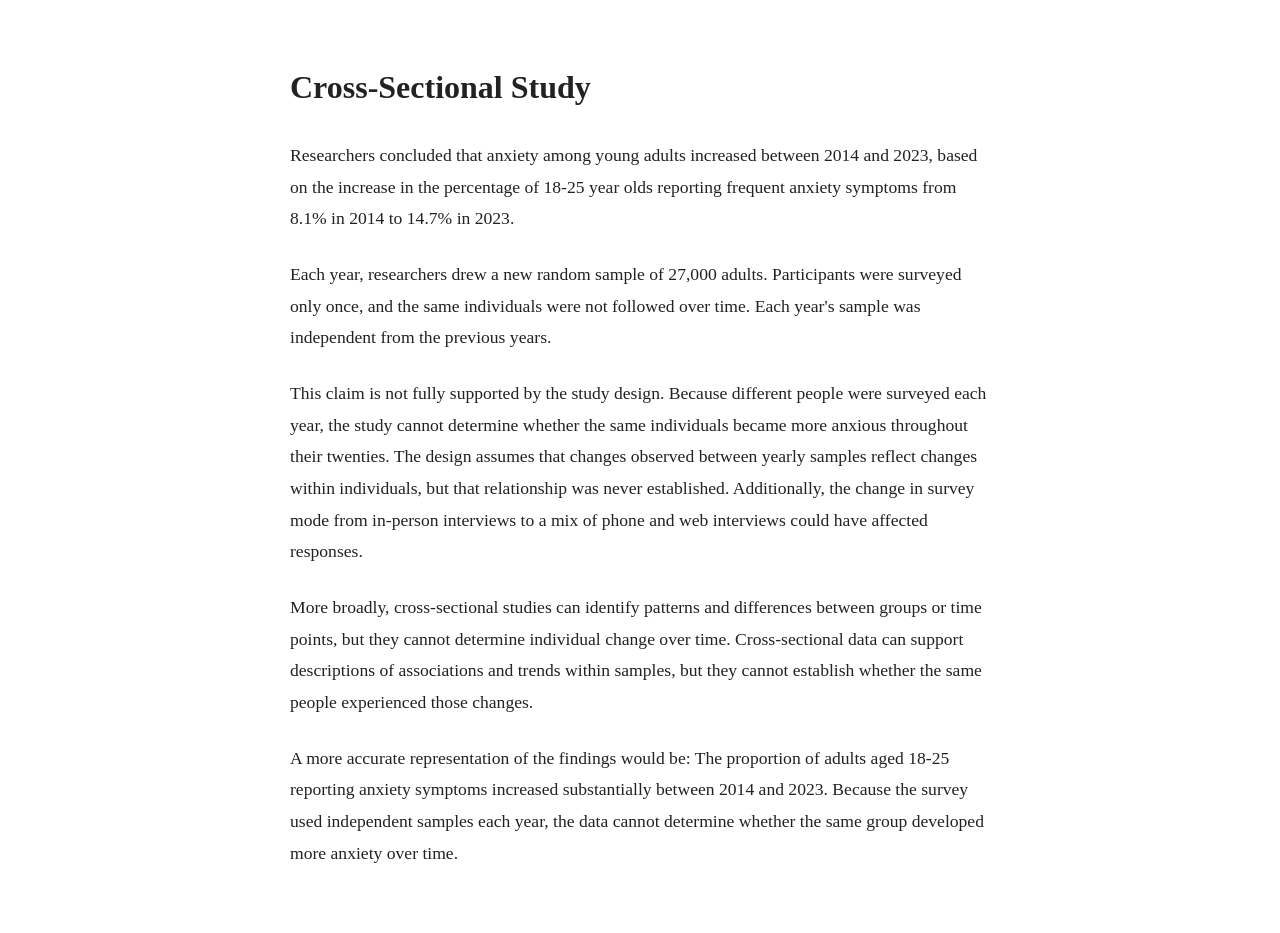
==== cross-sectional.html @ c86a65b8 "Rename Cross Sectional Study Review to cross-sectional.html" ====
<!DOCTYPE html>
<html lang="en">
<head>
<meta charset="UTF-8">
<meta name="viewport" content="width=device-width, initial-scale=1.0">
<title>Cross-Sectional Study</title>
<style>
  body {
    margin: 0;
    padding: 40px 20px;
    font-family: Georgia, "Times New Roman", serif;
    background: #ffffff;
    color: #222;
    line-height: 1.8;
  }

  article {
    max-width: 700px;
    margin: 0 auto;
  }

  h1 {
    font-size: 2rem;
    font-weight: 700;
    margin-bottom: 2rem;
    line-height: 1.3;
  }

  p {
    margin-bottom: 1.5rem;
    font-size: 1.1rem;
  }
</style>
</head>
<body>
<article>
  <h1>Cross-Sectional Study</h1>

  <p>
    Researchers concluded that anxiety among young adults increased between 2014 and 2023, based on the increase in the percentage of 18-25 year olds reporting frequent anxiety symptoms from 8.1% in 2014 to 14.7% in 2023.
  </p>

  <p>
    Each year, researchers drew a new random sample of 27,000 adults. Participants were surveyed only once, and the same individuals were not followed over time. Each year's sample was independent from the previous years.
  </p>

  <p>
    This claim is not fully supported by the study design. Because different people were surveyed each year, the study cannot determine whether the same individuals became more anxious throughout their twenties. The design assumes that changes observed between yearly samples reflect changes within individuals, but that relationship was never established. Additionally, the change in survey mode from in-person interviews to a mix of phone and web interviews could have affected responses.
  </p>

  <p>
    More broadly, cross-sectional studies can identify patterns and differences between groups or time points, but they cannot determine individual change over time. Cross-sectional data can support descriptions of associations and trends within samples, but they cannot establish whether the same people experienced those changes.
  </p>

  <p>
    A more accurate representation of the findings would be: The proportion of adults aged 18-25 reporting anxiety symptoms increased substantially between 2014 and 2023. Because the survey used independent samples each year, the data cannot determine whether the same group developed more anxiety over time.
  </p>
</article>
</body>
</html>
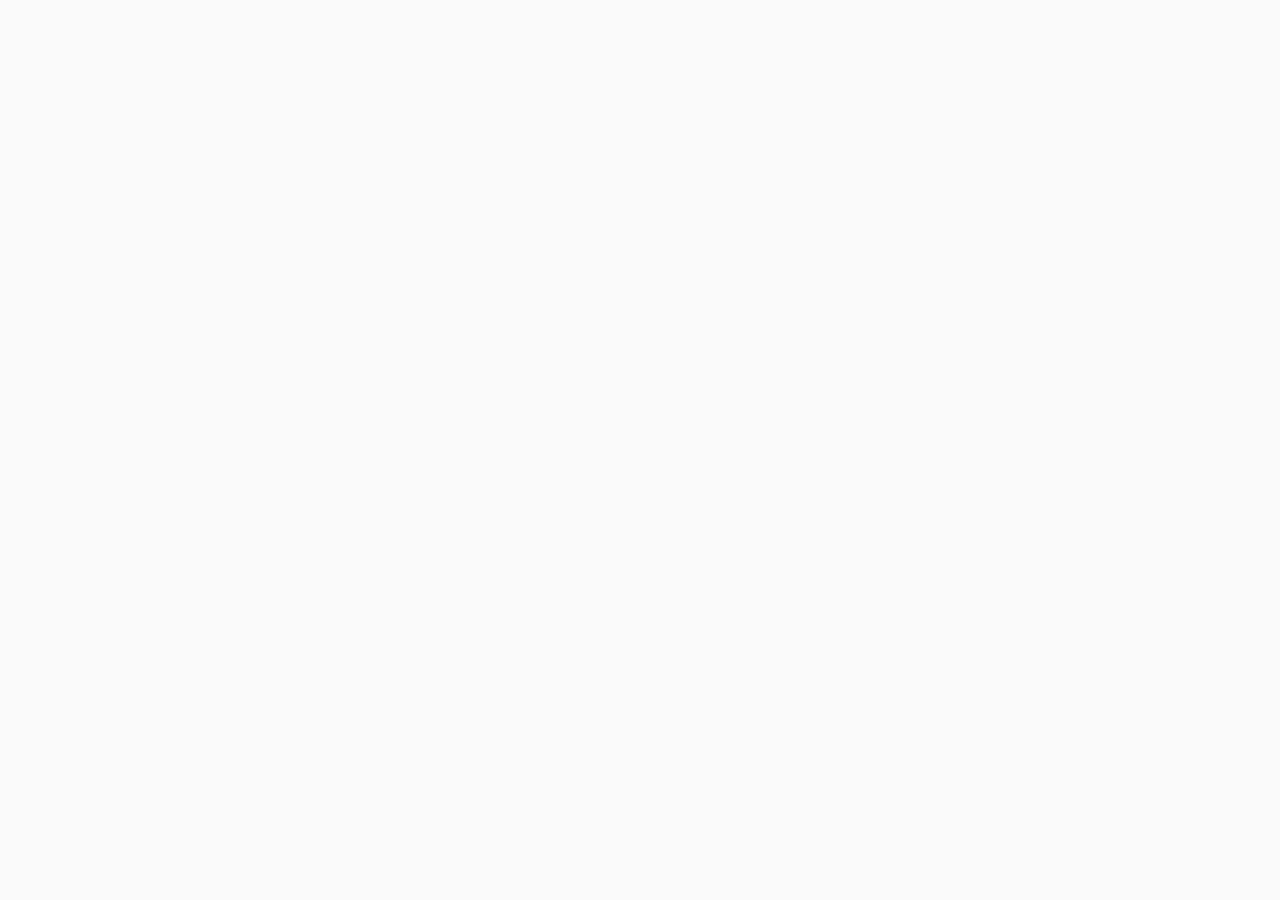
==== commit dffd9769: "Refactor HTML and CSS for cross-sectional study Updated styles and structure for cross-sectional stu" ====
--- a/cross-sectional.html
+++ b/cross-sectional.html
@@ -4,57 +4,78 @@
 <meta charset="UTF-8">
 <meta name="viewport" content="width=device-width, initial-scale=1.0">
 <title>Cross-Sectional Study</title>
+
 <style>
-  body {
+:root {
+    --text: #1f2937;
+    --muted: #6b7280;
+    --border: #e5e7eb;
+    --background: #fafafa;
+    --paper: #ffffff;
+    --accent: #ec4899;
+}
+
+* {
+    box-sizing: border-box;
+}
+
+body {
     margin: 0;
-    padding: 40px 20px;
-    font-family: Georgia, "Times New Roman", serif;
-    background: #ffffff;
-    color: #222;
-    line-height: 1.8;
-  }
+    padding: 4rem 1.5rem;
+    background: var(--background);
+    font-family: "Inter", -apple-system, BlinkMacSystemFont, "Segoe UI",
+                 Roboto, Helvetica, Arial, sans-serif;
+    color: var(--text);
+    line-height: 1.9;
+}
 
-  article {
+article {
     max-width: 700px;
     margin: 0 auto;
-  }
+    background: var(--paper);
+    padding: 3.5rem;
+    border-radius: 16px;
+    box-shadow:
+        0 4px 12px rgba(0,0,0,0.04),
+        0 1px 3px rgba(0,0,0,0.08);
+}
 
-  h1 {
-    font-size: 2rem;
+h1 {
+    margin: 0 0 2.5rem;
+    font-size: 2.4rem;
     font-weight: 700;
-    margin-bottom: 2rem;
-    line-height: 1.3;
-  }
+    line-height: 1.2;
+    letter-spacing: -0.03em;
+    color: var(--text);
+    position: relative;
+}
 
-  p {
-    margin-bottom: 1.5rem;
-    font-size: 1.1rem;
-  }
-</style>
-</head>
-<body>
-<article>
-  <h1>Cross-Sectional Study</h1>
+h1::after {
+    content: "";
+    display: block;
+    width: 70px;
+    height: 4px;
+    background: var(--accent);
+    border-radius: 999px;
+    margin-top: 1rem;
+}
 
-  <p>
-    Researchers concluded that anxiety among young adults increased between 2014 and 2023, based on the increase in the percentage of 18-25 year olds reporting frequent anxiety symptoms from 8.1% in 2014 to 14.7% in 2023.
-  </p>
+p {
+    margin: 0 0 1.8rem;
+    font-size: 1.08rem;
+}
 
-  <p>
-    Each year, researchers drew a new random sample of 27,000 adults. Participants were surveyed only once, and the same individuals were not followed over time. Each year's sample was independent from the previous years.
-  </p>
+p:last-child {
+    margin-bottom: 0;
+}
 
-  <p>
-    This claim is not fully supported by the study design. Because different people were surveyed each year, the study cannot determine whether the same individuals became more anxious throughout their twenties. The design assumes that changes observed between yearly samples reflect changes within individuals, but that relationship was never established. Additionally, the change in survey mode from in-person interviews to a mix of phone and web interviews could have affected responses.
-  </p>
+@media (max-width: 768px) {
+    body {
+        padding: 2rem 1rem;
+    }
 
-  <p>
-    More broadly, cross-sectional studies can identify patterns and differences between groups or time points, but they cannot determine individual change over time. Cross-sectional data can support descriptions of associations and trends within samples, but they cannot establish whether the same people experienced those changes.
-  </p>
+    article {
+        padding: 2rem;
+    }
 
-  <p>
-    A more accurate representation of the findings would be: The proportion of adults aged 18-25 reporting anxiety symptoms increased substantially between 2014 and 2023. Because the survey used independent samples each year, the data cannot determine whether the same group developed more anxiety over time.
-  </p>
-</article>
-</body>
-</html>
+    h
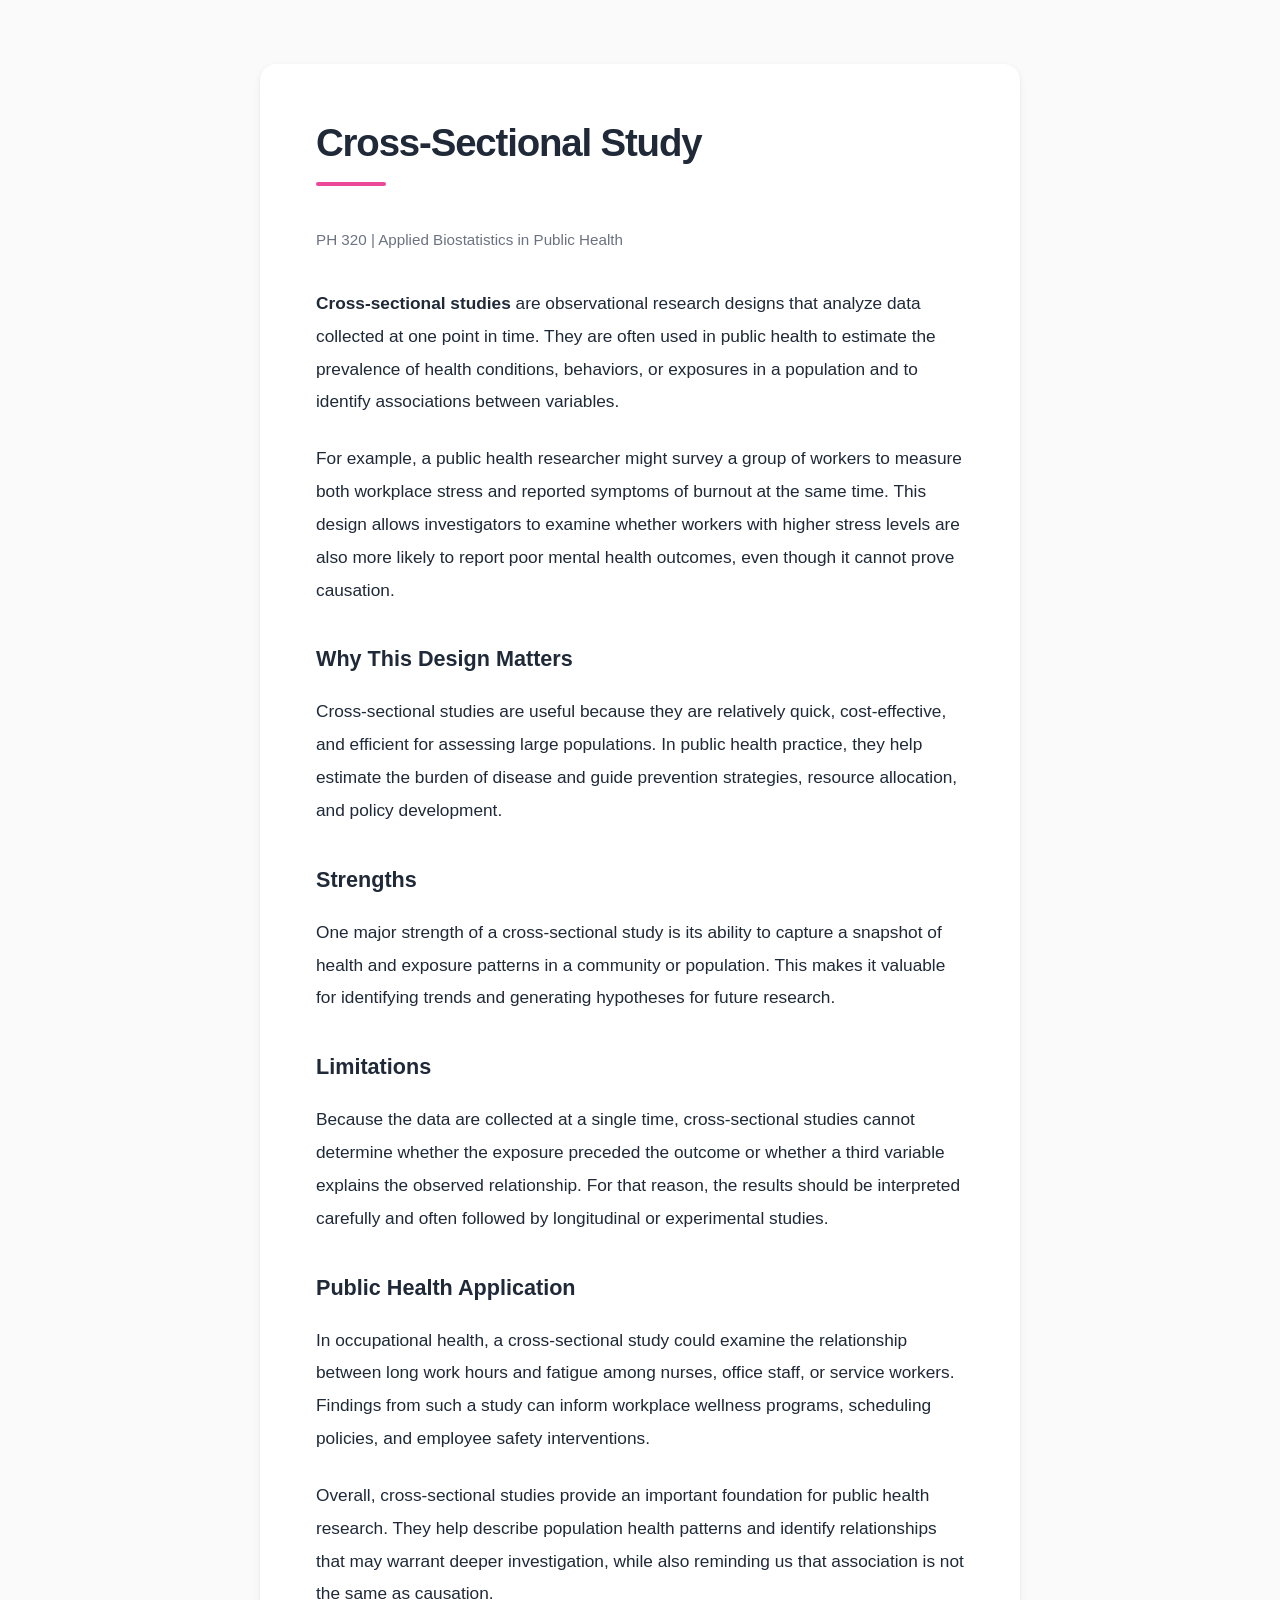
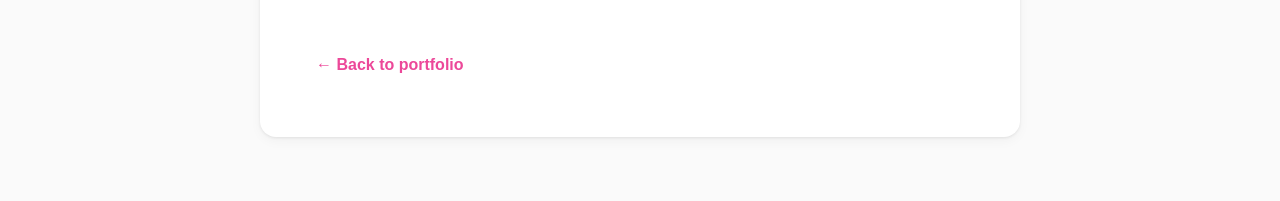
==== commit d97c5710: "Add cross-sectional study portfolio page Co-authored-by: Copilot App <223556219+Copilot@users.norepl" ====
--- a/cross-sectional.html
+++ b/cross-sectional.html
@@ -1,81 +1,134 @@
 <!DOCTYPE html>
 <html lang="en">
 <head>
-<meta charset="UTF-8">
-<meta name="viewport" content="width=device-width, initial-scale=1.0">
-<title>Cross-Sectional Study</title>
+    <meta charset="UTF-8">
+    <meta name="viewport" content="width=device-width, initial-scale=1.0">
+    <title>Cross-Sectional Study</title>
 
-<style>
-:root {
-    --text: #1f2937;
-    --muted: #6b7280;
-    --border: #e5e7eb;
-    --background: #fafafa;
-    --paper: #ffffff;
-    --accent: #ec4899;
-}
+    <style>
+        :root {
+            --text: #1f2937;
+            --muted: #6b7280;
+            --border: #e5e7eb;
+            --background: #fafafa;
+            --paper: #ffffff;
+            --accent: #ec4899;
+        }
 
-* {
-    box-sizing: border-box;
-}
+        * {
+            box-sizing: border-box;
+        }
 
-body {
-    margin: 0;
-    padding: 4rem 1.5rem;
-    background: var(--background);
-    font-family: "Inter", -apple-system, BlinkMacSystemFont, "Segoe UI",
-                 Roboto, Helvetica, Arial, sans-serif;
-    color: var(--text);
-    line-height: 1.9;
-}
+        body {
+            margin: 0;
+            padding: 4rem 1.5rem;
+            background: var(--background);
+            font-family: "Inter", -apple-system, BlinkMacSystemFont, "Segoe UI",
+                         Roboto, Helvetica, Arial, sans-serif;
+            color: var(--text);
+            line-height: 1.9;
+        }
 
-article {
-    max-width: 700px;
-    margin: 0 auto;
-    background: var(--paper);
-    padding: 3.5rem;
-    border-radius: 16px;
-    box-shadow:
-        0 4px 12px rgba(0,0,0,0.04),
-        0 1px 3px rgba(0,0,0,0.08);
-}
+        article {
+            max-width: 760px;
+            margin: 0 auto;
+            background: var(--paper);
+            padding: 3.5rem;
+            border-radius: 16px;
+            box-shadow:
+                0 4px 12px rgba(0,0,0,0.04),
+                0 1px 3px rgba(0,0,0,0.08);
+        }
 
-h1 {
-    margin: 0 0 2.5rem;
-    font-size: 2.4rem;
-    font-weight: 700;
-    line-height: 1.2;
-    letter-spacing: -0.03em;
-    color: var(--text);
-    position: relative;
-}
+        h1 {
+            margin: 0 0 2.5rem;
+            font-size: 2.4rem;
+            font-weight: 700;
+            line-height: 1.2;
+            letter-spacing: -0.03em;
+            color: var(--text);
+            position: relative;
+        }
 
-h1::after {
-    content: "";
-    display: block;
-    width: 70px;
-    height: 4px;
-    background: var(--accent);
-    border-radius: 999px;
-    margin-top: 1rem;
-}
+        h1::after {
+            content: "";
+            display: block;
+            width: 70px;
+            height: 4px;
+            background: var(--accent);
+            border-radius: 999px;
+            margin-top: 1rem;
+        }
 
-p {
-    margin: 0 0 1.8rem;
-    font-size: 1.08rem;
-}
+        h2 {
+            margin: 2rem 0 1rem;
+            font-size: 1.35rem;
+            color: var(--text);
+        }
 
-p:last-child {
-    margin-bottom: 0;
-}
+        p {
+            margin: 0 0 1.5rem;
+            font-size: 1.08rem;
+            color: var(--text);
+        }
 
-@media (max-width: 768px) {
-    body {
-        padding: 2rem 1rem;
-    }
+        strong {
+            color: var(--text);
+        }
 
-    article {
-        padding: 2rem;
-    }
+        .meta {
+            color: var(--muted);
+            font-size: 0.95rem;
+            margin-bottom: 2rem;
+        }
 
-    h
+        .back-link {
+            display: inline-block;
+            margin-top: 1rem;
+            color: var(--accent);
+            text-decoration: none;
+            font-weight: 600;
+        }
+
+        .back-link:hover {
+            text-decoration: underline;
+        }
+
+        @media (max-width: 768px) {
+            body {
+                padding: 2rem 1rem;
+            }
+
+            article {
+                padding: 2rem;
+            }
+        }
+    </style>
+</head>
+<body>
+    <article>
+        <h1>Cross-Sectional Study</h1>
+        <p class="meta">PH 320 | Applied Biostatistics in Public Health</p>
+
+        <p><strong>Cross-sectional studies</strong> are observational research designs that analyze data collected at one point in time. They are often used in public health to estimate the prevalence of health conditions, behaviors, or exposures in a population and to identify associations between variables.</p>
+
+        <p>For example, a public health researcher might survey a group of workers to measure both workplace stress and reported symptoms of burnout at the same time. This design allows investigators to examine whether workers with higher stress levels are also more likely to report poor mental health outcomes, even though it cannot prove causation.</p>
+
+        <h2>Why This Design Matters</h2>
+        <p>Cross-sectional studies are useful because they are relatively quick, cost-effective, and efficient for assessing large populations. In public health practice, they help estimate the burden of disease and guide prevention strategies, resource allocation, and policy development.</p>
+
+        <h2>Strengths</h2>
+        <p>One major strength of a cross-sectional study is its ability to capture a snapshot of health and exposure patterns in a community or population. This makes it valuable for identifying trends and generating hypotheses for future research.</p>
+
+        <h2>Limitations</h2>
+        <p>Because the data are collected at a single time, cross-sectional studies cannot determine whether the exposure preceded the outcome or whether a third variable explains the observed relationship. For that reason, the results should be interpreted carefully and often followed by longitudinal or experimental studies.</p>
+
+        <h2>Public Health Application</h2>
+        <p>In occupational health, a cross-sectional study could examine the relationship between long work hours and fatigue among nurses, office staff, or service workers. Findings from such a study can inform workplace wellness programs, scheduling policies, and employee safety interventions.</p>
+
+        <p>Overall, cross-sectional studies provide an important foundation for public health research. They help describe population health patterns and identify relationships that may warrant deeper investigation, while also reminding us that association is not the same as causation.</p>
+
+        <a class="back-link" href="index.html">← Back to portfolio</a>
+    </article>
+</body>
+</html>
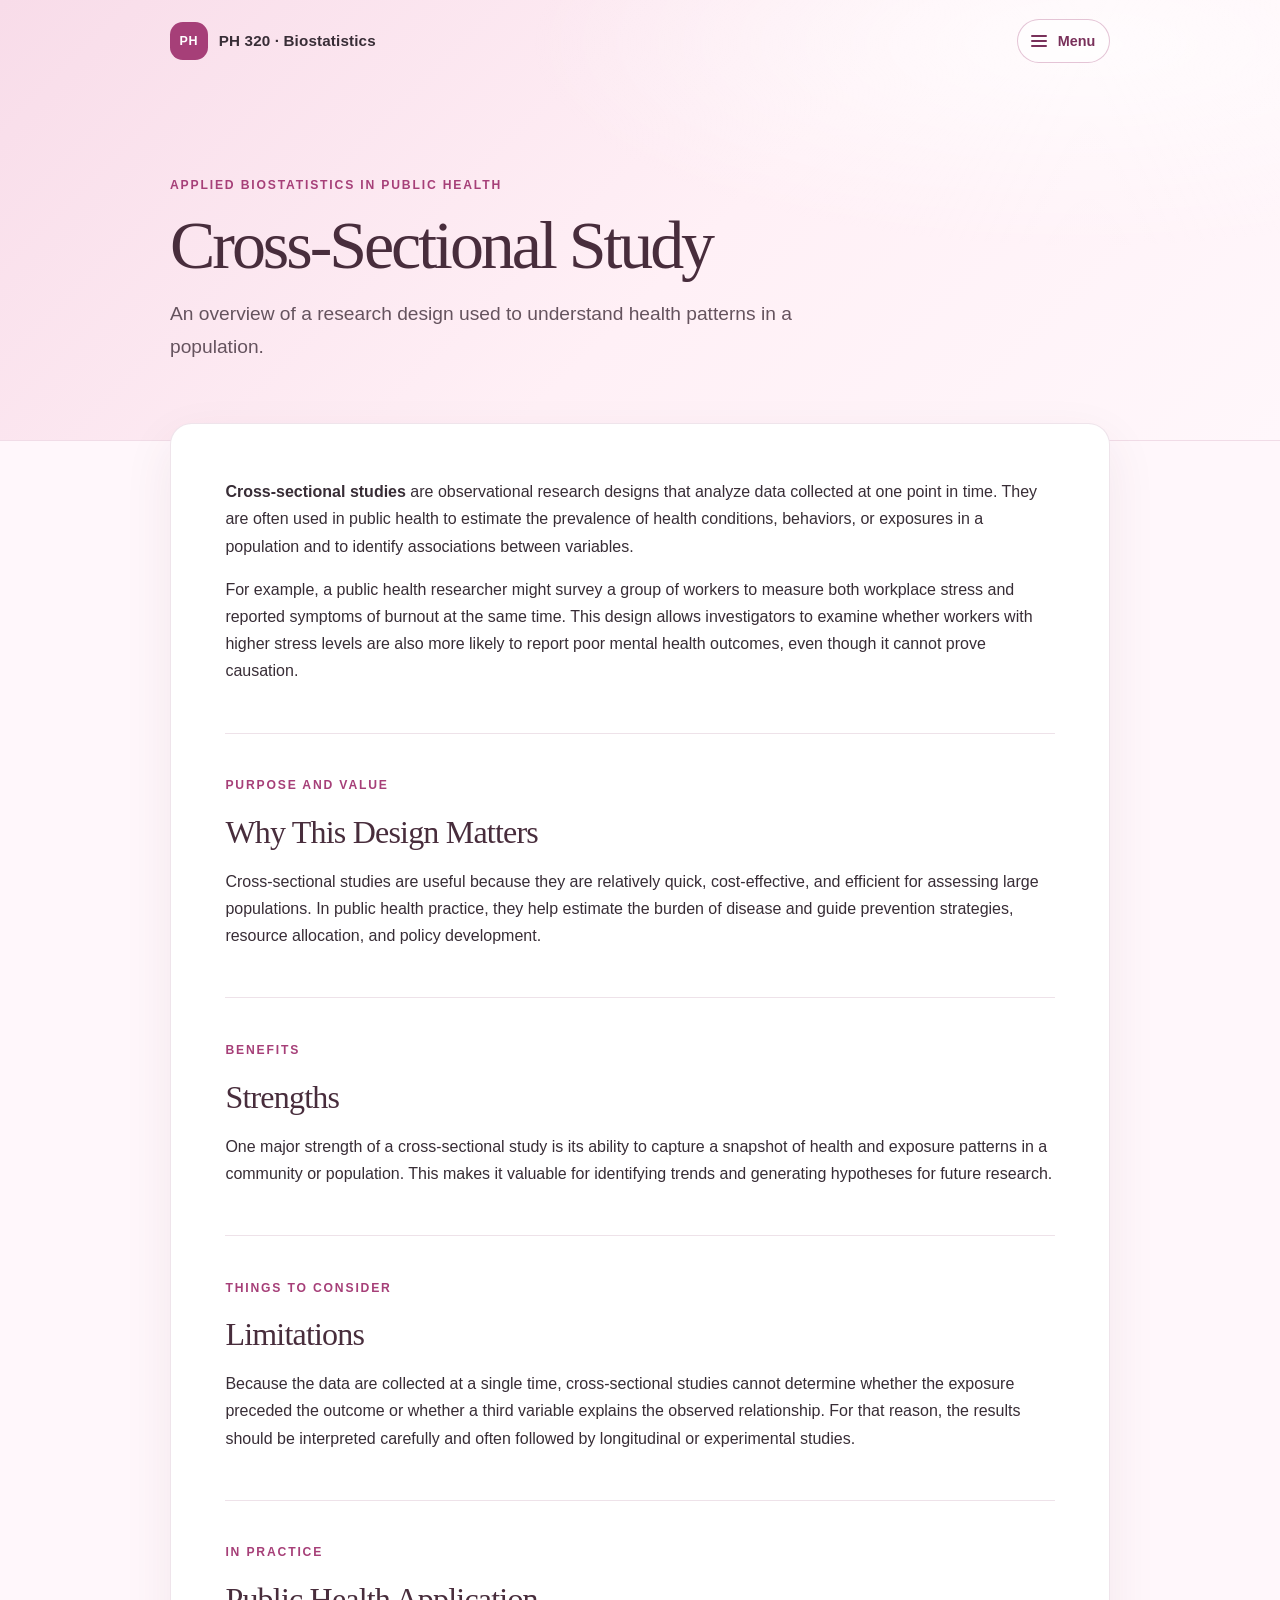
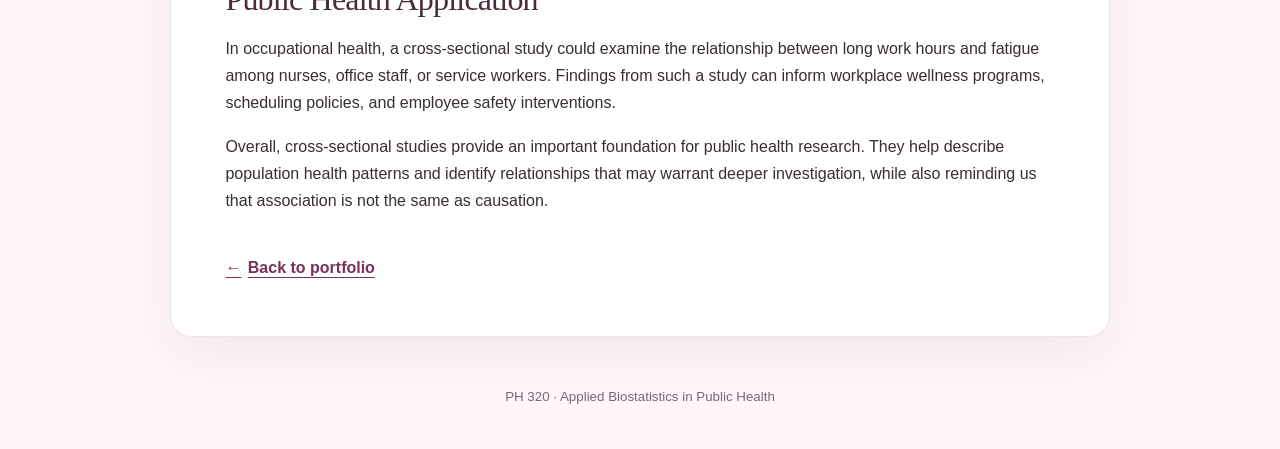
==== commit 8e8f2e0a: "Unify portfolio page styling Co-authored-by: Copilot App <223556219+Copilot@users.noreply.github.com" ====
--- a/cross-sectional.html
+++ b/cross-sectional.html
@@ -2,133 +2,79 @@
 <html lang="en">
 <head>
     <meta charset="UTF-8">
-    <meta name="viewport" content="width=device-width, initial-scale=1.0">
-    <title>Cross-Sectional Study</title>
-
-    <style>
-        :root {
-            --text: #1f2937;
-            --muted: #6b7280;
-            --border: #e5e7eb;
-            --background: #fafafa;
-            --paper: #ffffff;
-            --accent: #ec4899;
-        }
-
-        * {
-            box-sizing: border-box;
-        }
-
-        body {
-            margin: 0;
-            padding: 4rem 1.5rem;
-            background: var(--background);
-            font-family: "Inter", -apple-system, BlinkMacSystemFont, "Segoe UI",
-                         Roboto, Helvetica, Arial, sans-serif;
-            color: var(--text);
-            line-height: 1.9;
-        }
-
-        article {
-            max-width: 760px;
-            margin: 0 auto;
-            background: var(--paper);
-            padding: 3.5rem;
-            border-radius: 16px;
-            box-shadow:
-                0 4px 12px rgba(0,0,0,0.04),
-                0 1px 3px rgba(0,0,0,0.08);
-        }
-
-        h1 {
-            margin: 0 0 2.5rem;
-            font-size: 2.4rem;
-            font-weight: 700;
-            line-height: 1.2;
-            letter-spacing: -0.03em;
-            color: var(--text);
-            position: relative;
-        }
-
-        h1::after {
-            content: "";
-            display: block;
-            width: 70px;
-            height: 4px;
-            background: var(--accent);
-            border-radius: 999px;
-            margin-top: 1rem;
-        }
-
-        h2 {
-            margin: 2rem 0 1rem;
-            font-size: 1.35rem;
-            color: var(--text);
-        }
-
-        p {
-            margin: 0 0 1.5rem;
-            font-size: 1.08rem;
-            color: var(--text);
-        }
-
-        strong {
-            color: var(--text);
-        }
-
-        .meta {
-            color: var(--muted);
-            font-size: 0.95rem;
-            margin-bottom: 2rem;
-        }
-
-        .back-link {
-            display: inline-block;
-            margin-top: 1rem;
-            color: var(--accent);
-            text-decoration: none;
-            font-weight: 600;
-        }
-
-        .back-link:hover {
-            text-decoration: underline;
-        }
-
-        @media (max-width: 768px) {
-            body {
-                padding: 2rem 1rem;
-            }
-
-            article {
-                padding: 2rem;
-            }
-        }
-    </style>
+    <meta name="viewport" content="width=device-width, initial-scale=1">
+    <meta name="theme-color" content="#fff7fb">
+    <title>Cross-Sectional Study | PH 320</title>
+    <link rel="stylesheet" href="site.css">
 </head>
 <body>
-    <article>
-        <h1>Cross-Sectional Study</h1>
-        <p class="meta">PH 320 | Applied Biostatistics in Public Health</p>
+    <header class="site-header">
+        <nav class="nav-bar" aria-label="Main navigation">
+            <a class="brand" href="index.html">
+                <span class="brand-mark" aria-hidden="true">PH</span>
+                <span>PH 320 <span aria-hidden="true">·</span> Biostatistics</span>
+            </a>
+            <details class="menu">
+                <summary aria-label="Toggle navigation menu">
+                    <span class="menu-icon" aria-hidden="true"></span>
+                    Menu
+                </summary>
+                <ul class="menu-links">
+                    <li><a href="index.html#about">About Me</a></li>
+                    <li><a href="index.html#skills">Skills</a></li>
+                    <li><a href="index.html#portfolio">Portfolio</a></li>
+                    <li><a href="cross-sectional.html">Week 3: Cross-Sectional Study</a></li>
+                    <li><a href="regression.html">Correlation Between Adult Smoking and Mental Distress</a></li>
+                    <li><a href="ttest.html">T-test: Does Your Writing Hand Beat Your Other Hand?</a></li>
+                    <li><a href="index.html#contact">Contact</a></li>
+                </ul>
+            </details>
+        </nav>
+        <div class="hero">
+            <p class="eyebrow">Applied Biostatistics in Public Health</p>
+            <h1>Cross-Sectional Study</h1>
+            <p class="hero-description">An overview of a research design used to understand health patterns in a population.</p>
+        </div>
+    </header>
 
-        <p><strong>Cross-sectional studies</strong> are observational research designs that analyze data collected at one point in time. They are often used in public health to estimate the prevalence of health conditions, behaviors, or exposures in a population and to identify associations between variables.</p>
+    <main class="page-main">
+        <article>
+            <section class="article-section">
+                <p><strong>Cross-sectional studies</strong> are observational research designs that analyze data collected at one point in time. They are often used in public health to estimate the prevalence of health conditions, behaviors, or exposures in a population and to identify associations between variables.</p>
+                <p>For example, a public health researcher might survey a group of workers to measure both workplace stress and reported symptoms of burnout at the same time. This design allows investigators to examine whether workers with higher stress levels are also more likely to report poor mental health outcomes, even though it cannot prove causation.</p>
+            </section>
 
-        <p>For example, a public health researcher might survey a group of workers to measure both workplace stress and reported symptoms of burnout at the same time. This design allows investigators to examine whether workers with higher stress levels are also more likely to report poor mental health outcomes, even though it cannot prove causation.</p>
+            <section class="article-section">
+                <p class="eyebrow">Purpose and value</p>
+                <h2>Why This Design Matters</h2>
+                <p>Cross-sectional studies are useful because they are relatively quick, cost-effective, and efficient for assessing large populations. In public health practice, they help estimate the burden of disease and guide prevention strategies, resource allocation, and policy development.</p>
+            </section>
 
-        <h2>Why This Design Matters</h2>
-        <p>Cross-sectional studies are useful because they are relatively quick, cost-effective, and efficient for assessing large populations. In public health practice, they help estimate the burden of disease and guide prevention strategies, resource allocation, and policy development.</p>
+            <section class="article-section">
+                <p class="eyebrow">Benefits</p>
+                <h2>Strengths</h2>
+                <p>One major strength of a cross-sectional study is its ability to capture a snapshot of health and exposure patterns in a community or population. This makes it valuable for identifying trends and generating hypotheses for future research.</p>
+            </section>
 
-        <h2>Strengths</h2>
-        <p>One major strength of a cross-sectional study is its ability to capture a snapshot of health and exposure patterns in a community or population. This makes it valuable for identifying trends and generating hypotheses for future research.</p>
+            <section class="article-section">
+                <p class="eyebrow">Things to consider</p>
+                <h2>Limitations</h2>
+                <p>Because the data are collected at a single time, cross-sectional studies cannot determine whether the exposure preceded the outcome or whether a third variable explains the observed relationship. For that reason, the results should be interpreted carefully and often followed by longitudinal or experimental studies.</p>
+            </section>
 
-        <h2>Limitations</h2>
-        <p>Because the data are collected at a single time, cross-sectional studies cannot determine whether the exposure preceded the outcome or whether a third variable explains the observed relationship. For that reason, the results should be interpreted carefully and often followed by longitudinal or experimental studies.</p>
+            <section class="article-section">
+                <p class="eyebrow">In practice</p>
+                <h2>Public Health Application</h2>
+                <p>In occupational health, a cross-sectional study could examine the relationship between long work hours and fatigue among nurses, office staff, or service workers. Findings from such a study can inform workplace wellness programs, scheduling policies, and employee safety interventions.</p>
+                <p>Overall, cross-sectional studies provide an important foundation for public health research. They help describe population health patterns and identify relationships that may warrant deeper investigation, while also reminding us that association is not the same as causation.</p>
+            </section>
 
-        <h2>Public Health Application</h2>
-        <p>In occupational health, a cross-sectional study could examine the relationship between long work hours and fatigue among nurses, office staff, or service workers. Findings from such a study can inform workplace wellness programs, scheduling policies, and employee safety interventions.</p>
+            <a class="back-link" href="index.html"><span aria-hidden="true">←</span> Back to portfolio</a>
+        </article>
+    </main>
 
-        <p>Overall, cross-sectional studies provide an important foundation for public health research. They help describe population health patterns and identify relationships that may warrant deeper investigation, while also reminding us that association is not the same as causation.</p>
-
-        <a class="back-link" href="index.html">← Back to portfolio</a>
-    </article>
+    <footer class="site-footer">
+        <small>PH 320 · Applied Biostatistics in Public Health</small>
+    </footer>
 </body>
 </html>
--- a/site.css
+++ b/site.css
@@ -0,0 +1,558 @@
+:root {
+  color-scheme: light;
+  font-family: Arial, Helvetica, sans-serif;
+  color: #382d36;
+  background: #fff7fb;
+  font-synthesis: none;
+  text-rendering: optimizeLegibility;
+  --ink: #382d36;
+  --muted: #756872;
+  --accent: #a63f78;
+  --accent-dark: #79305a;
+  --pink: #f7dce9;
+  --paper: #fff;
+  --line: #eee2e9;
+  --shadow: 0 18px 50px rgba(90, 43, 69, 0.08);
+}
+
+* {
+  box-sizing: border-box;
+}
+
+html {
+  scroll-behavior: smooth;
+}
+
+body {
+  min-width: 320px;
+  margin: 0;
+  background: #fff7fb;
+  color: var(--ink);
+  line-height: 1.7;
+}
+
+a {
+  color: var(--accent-dark);
+}
+
+a:focus-visible,
+summary:focus-visible {
+  outline: 3px solid #cf76a2;
+  outline-offset: 4px;
+  border-radius: 3px;
+}
+
+.site-header {
+  border-bottom: 1px solid #f1dce7;
+  background:
+    radial-gradient(ellipse at 85% 10%, rgba(255, 255, 255, 0.78), transparent 36%),
+    linear-gradient(135deg, #f8dce9 0%, #fff0f6 55%, #fff7fb 100%);
+}
+
+.nav-bar,
+.hero,
+.page-main,
+.site-footer {
+  width: min(100% - 2.5rem, 940px);
+  margin-inline: auto;
+}
+
+.nav-bar {
+  display: flex;
+  align-items: center;
+  justify-content: space-between;
+  gap: 1rem;
+  padding-block: 1.2rem;
+}
+
+.brand {
+  display: inline-flex;
+  align-items: center;
+  gap: 0.7rem;
+  color: var(--ink);
+  font-size: 0.95rem;
+  font-weight: 700;
+  letter-spacing: 0.01em;
+  text-decoration: none;
+}
+
+.brand-mark {
+  display: grid;
+  width: 2.35rem;
+  aspect-ratio: 1;
+  place-items: center;
+  border-radius: 0.8rem;
+  background: var(--accent);
+  color: white;
+  font-size: 0.78rem;
+  letter-spacing: 0.06em;
+}
+
+.menu {
+  position: relative;
+}
+
+.menu summary {
+  display: inline-flex;
+  align-items: center;
+  gap: 0.65rem;
+  padding: 0.55rem 0.85rem;
+  border: 1px solid rgba(166, 63, 120, 0.3);
+  border-radius: 999px;
+  background: rgba(255, 255, 255, 0.55);
+  color: var(--accent-dark);
+  cursor: pointer;
+  font-size: 0.9rem;
+  font-weight: 700;
+  list-style: none;
+}
+
+.menu summary::-webkit-details-marker {
+  display: none;
+}
+
+.menu-icon,
+.menu-icon::before,
+.menu-icon::after {
+  display: block;
+  width: 1rem;
+  height: 2px;
+  border-radius: 2px;
+  background: currentColor;
+}
+
+.menu-icon {
+  position: relative;
+}
+
+.menu-icon::before,
+.menu-icon::after {
+  position: absolute;
+  left: 0;
+  content: "";
+}
+
+.menu-icon::before {
+  top: -5px;
+}
+
+.menu-icon::after {
+  top: 5px;
+}
+
+.menu-links {
+  position: absolute;
+  top: calc(100% + 0.6rem);
+  right: 0;
+  z-index: 2;
+  width: max-content;
+  min-width: 230px;
+  max-width: min(340px, calc(100vw - 2rem));
+  margin: 0;
+  padding: 0.5rem;
+  border: 1px solid var(--line);
+  border-radius: 0.9rem;
+  background: var(--paper);
+  box-shadow: var(--shadow);
+  list-style: none;
+}
+
+.menu-links a {
+  display: block;
+  padding: 0.6rem 0.75rem;
+  border-radius: 0.55rem;
+  color: var(--ink);
+  font-size: 0.9rem;
+  text-decoration: none;
+}
+
+.menu-links a:hover {
+  background: #fff4f9;
+  color: var(--accent-dark);
+}
+
+.hero {
+  padding-block: clamp(3rem, 8vw, 5.8rem) clamp(3rem, 7vw, 4.8rem);
+}
+
+.home-hero {
+  display: flex;
+  align-items: center;
+  justify-content: space-between;
+  gap: 2.5rem;
+}
+
+.hero-copy {
+  max-width: 690px;
+}
+
+.eyebrow {
+  margin: 0 0 0.8rem;
+  color: var(--accent);
+  font-size: 0.76rem;
+  font-weight: 700;
+  letter-spacing: 0.15em;
+  text-transform: uppercase;
+}
+
+h1,
+h2,
+h3,
+p {
+  margin-top: 0;
+}
+
+h1,
+h2 {
+  color: #482d3c;
+  font-family: Georgia, "Times New Roman", serif;
+  font-weight: 500;
+}
+
+h1 {
+  max-width: 780px;
+  margin-bottom: 1rem;
+  font-size: clamp(2.35rem, 6vw, 4.25rem);
+  letter-spacing: -0.045em;
+  line-height: 1.08;
+}
+
+h2 {
+  margin-bottom: 1rem;
+  font-size: clamp(1.55rem, 3vw, 2rem);
+  letter-spacing: -0.025em;
+  line-height: 1.25;
+}
+
+h3 {
+  margin-bottom: 0.6rem;
+  color: var(--accent-dark);
+  font-size: 1.08rem;
+}
+
+.hero-description,
+.meta {
+  max-width: 650px;
+  margin-bottom: 0;
+  color: #65535e;
+  font-size: clamp(1.05rem, 2vw, 1.2rem);
+}
+
+.study-tags {
+  display: flex;
+  flex-wrap: wrap;
+  gap: 0.55rem;
+  margin: 1.5rem 0 0;
+  padding: 0;
+  list-style: none;
+}
+
+.study-tags li {
+  padding: 0.35rem 0.75rem;
+  border: 1px solid rgba(166, 63, 120, 0.18);
+  border-radius: 999px;
+  background: rgba(255, 255, 255, 0.58);
+  color: #71465c;
+  font-size: 0.84rem;
+  font-weight: 600;
+}
+
+.meta {
+  margin-top: 1rem;
+  font-size: 0.95rem;
+}
+
+.initials-circle {
+  display: grid;
+  width: 10rem;
+  flex: 0 0 10rem;
+  aspect-ratio: 1;
+  place-items: center;
+  border: 1px solid rgba(255, 255, 255, 0.65);
+  border-radius: 50%;
+  background: var(--accent);
+  box-shadow: 0 12px 30px rgba(90, 43, 69, 0.15);
+  color: white;
+  font-size: 3rem;
+  font-weight: 700;
+}
+
+.page-main {
+  position: relative;
+  margin-top: -1.15rem;
+  margin-bottom: 3rem;
+  padding: clamp(1.4rem, 5vw, 3.4rem);
+  border: 1px solid rgba(238, 226, 233, 0.9);
+  border-radius: 1.35rem;
+  background: var(--paper);
+  box-shadow: var(--shadow);
+}
+
+.page-main > section + section,
+.article-section + .article-section {
+  margin-top: 3rem;
+  padding-top: 2.6rem;
+  border-top: 1px solid var(--line);
+}
+
+.page-main p {
+  margin-bottom: 1rem;
+}
+
+.page-main p:last-child {
+  margin-bottom: 0;
+}
+
+.card,
+.copy-card {
+  padding: 1.35rem;
+  border: 1px solid var(--line);
+  border-radius: 0.9rem;
+  background: linear-gradient(110deg, #fffafd, #fff);
+}
+
+.skills-list {
+  display: flex;
+  flex-wrap: wrap;
+  gap: 0.65rem;
+}
+
+.skill,
+.study-tags li {
+  padding: 0.4rem 0.8rem;
+  border: 1px solid rgba(166, 63, 120, 0.18);
+  border-radius: 999px;
+  background: #fff4f9;
+  color: #71465c;
+  font-size: 0.88rem;
+  font-weight: 600;
+}
+
+.portfolio-grid {
+  display: grid;
+  grid-template-columns: repeat(auto-fit, minmax(min(100%, 220px), 1fr));
+  gap: 0.9rem;
+}
+
+.portfolio-card {
+  padding: 1.25rem;
+  border: 1px solid var(--line);
+  border-radius: 0.9rem;
+  background: linear-gradient(110deg, #fffafd, #fff);
+  transition: transform 160ms ease, box-shadow 160ms ease;
+}
+
+.portfolio-card:hover {
+  transform: translateY(-2px);
+  box-shadow: 0 10px 24px rgba(90, 43, 69, 0.08);
+}
+
+.portfolio-card p {
+  margin-bottom: 0;
+}
+
+.portfolio-card a {
+  font-weight: 700;
+  text-decoration-thickness: 1px;
+  text-underline-offset: 3px;
+}
+
+.contact-links a {
+  display: block;
+  width: fit-content;
+  margin-bottom: 0.6rem;
+  font-weight: 700;
+}
+
+.contact-links a:last-child {
+  margin-bottom: 0;
+}
+
+.table-wrap {
+  overflow-x: auto;
+  border: 1px solid var(--line);
+  border-radius: 0.9rem;
+  -webkit-overflow-scrolling: touch;
+}
+
+table {
+  width: 100%;
+  min-width: 660px;
+  border-collapse: collapse;
+  text-align: left;
+}
+
+caption {
+  padding: 0.85rem 1rem;
+  background: #fff9fc;
+  color: var(--muted);
+  font-size: 0.84rem;
+  text-align: left;
+}
+
+th,
+td {
+  padding: 0.9rem 0.85rem;
+  border-top: 1px solid var(--line);
+  vertical-align: middle;
+}
+
+th {
+  background: #fbf2f7;
+  color: #684358;
+  font-size: 0.77rem;
+  letter-spacing: 0.045em;
+  text-transform: uppercase;
+}
+
+tbody tr {
+  transition: background-color 140ms ease;
+}
+
+tbody tr:hover {
+  background: #fff9fc;
+}
+
+td:not(:first-child) {
+  font-variant-numeric: tabular-nums;
+  white-space: nowrap;
+}
+
+td strong {
+  color: #432d3a;
+  font-weight: 700;
+}
+
+.section-intro {
+  color: var(--muted);
+  font-size: 0.96rem;
+}
+
+.writeups {
+  display: grid;
+  gap: 0.9rem;
+  margin: 1.4rem 0 0;
+  padding: 0;
+  list-style: none;
+  counter-reset: result;
+}
+
+.writeups li {
+  position: relative;
+  min-height: 4rem;
+  padding: 1rem 1.2rem 1rem 4rem;
+  border: 1px solid var(--line);
+  border-radius: 0.9rem;
+  background: linear-gradient(110deg, #fffafd, #fff);
+  counter-increment: result;
+}
+
+.writeups li::before {
+  position: absolute;
+  top: 1rem;
+  left: 1rem;
+  display: grid;
+  width: 1.9rem;
+  aspect-ratio: 1;
+  place-items: center;
+  border-radius: 50%;
+  background: var(--pink);
+  color: var(--accent-dark);
+  content: counter(result);
+  font-size: 0.82rem;
+  font-weight: 700;
+}
+
+.writeups p {
+  margin: 0;
+  color: #574a52;
+}
+
+.plain-words {
+  margin: 1.35rem 0 0;
+  padding: 1.2rem 1.35rem;
+  border-left: 4px solid var(--accent);
+  border-radius: 0 0.8rem 0.8rem 0;
+  background: #fff4f9;
+  color: #563d4b;
+  font-size: 1.05rem;
+}
+
+.plain-words p,
+.limitations p {
+  margin: 0;
+}
+
+.limitations {
+  padding: 1.35rem;
+  border-radius: 0.9rem;
+  background: #faf6f8;
+  color: #62545c;
+}
+
+.report-image {
+  display: block;
+  max-width: 100%;
+  height: auto;
+  margin: 1.5rem 0;
+  border: 1px solid var(--line);
+  border-radius: 0.75rem;
+}
+
+.back-link {
+  display: inline-flex;
+  align-items: center;
+  gap: 0.4rem;
+  margin-top: 2.5rem;
+  font-weight: 700;
+  text-decoration-thickness: 1px;
+  text-underline-offset: 4px;
+}
+
+.site-footer {
+  padding: 0 0 2.5rem;
+  color: var(--muted);
+  text-align: center;
+}
+
+.site-footer small {
+  display: block;
+  line-height: 1.8;
+}
+
+@media (max-width: 600px) {
+  .nav-bar,
+  .hero,
+  .page-main,
+  .site-footer {
+    width: min(100% - 1.5rem, 940px);
+  }
+
+  .home-hero {
+    flex-direction: column-reverse;
+    align-items: flex-start;
+    gap: 1.5rem;
+  }
+
+  .initials-circle {
+    width: 7rem;
+    flex-basis: 7rem;
+    font-size: 2.2rem;
+  }
+
+  .page-main {
+    border-radius: 1rem;
+  }
+}
+
+@media (prefers-reduced-motion: reduce) {
+  html {
+    scroll-behavior: auto;
+  }
+
+  *,
+  *::before,
+  *::after {
+    transition-duration: 0.01ms !important;
+  }
+}
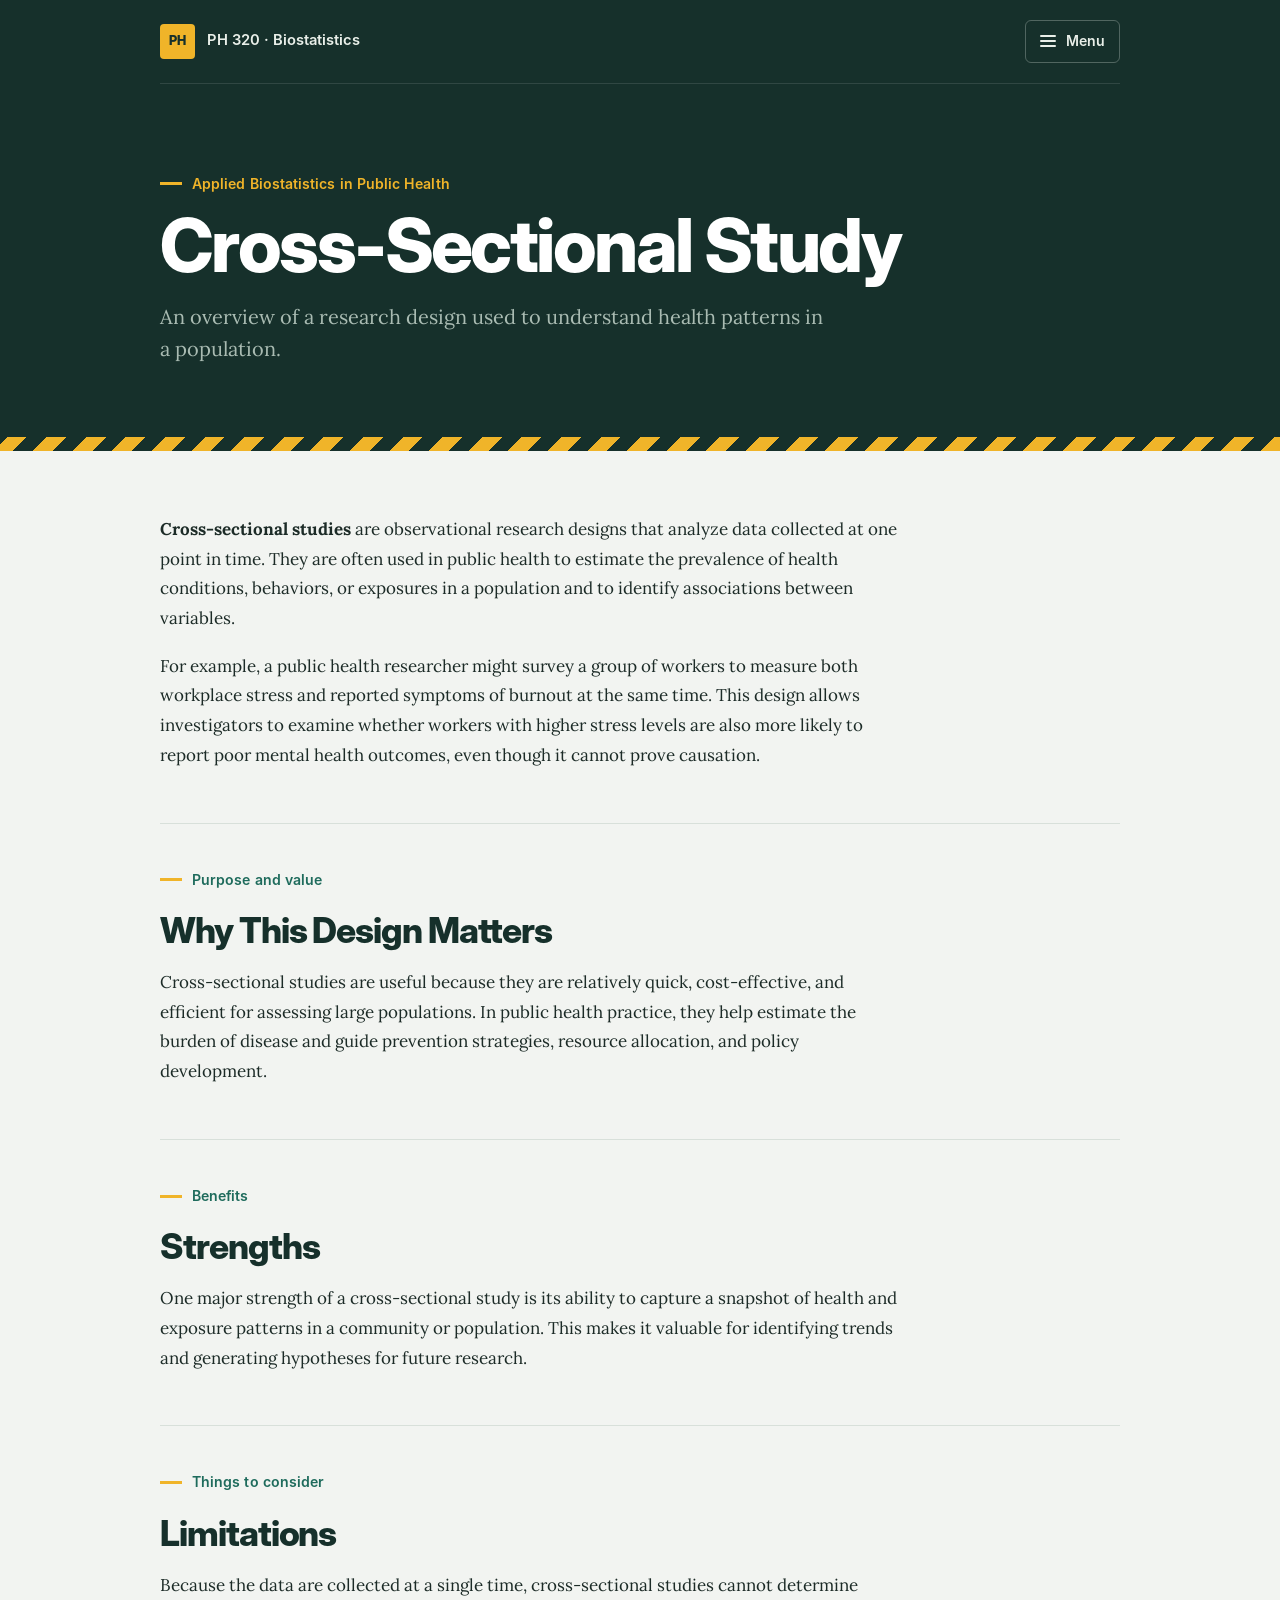
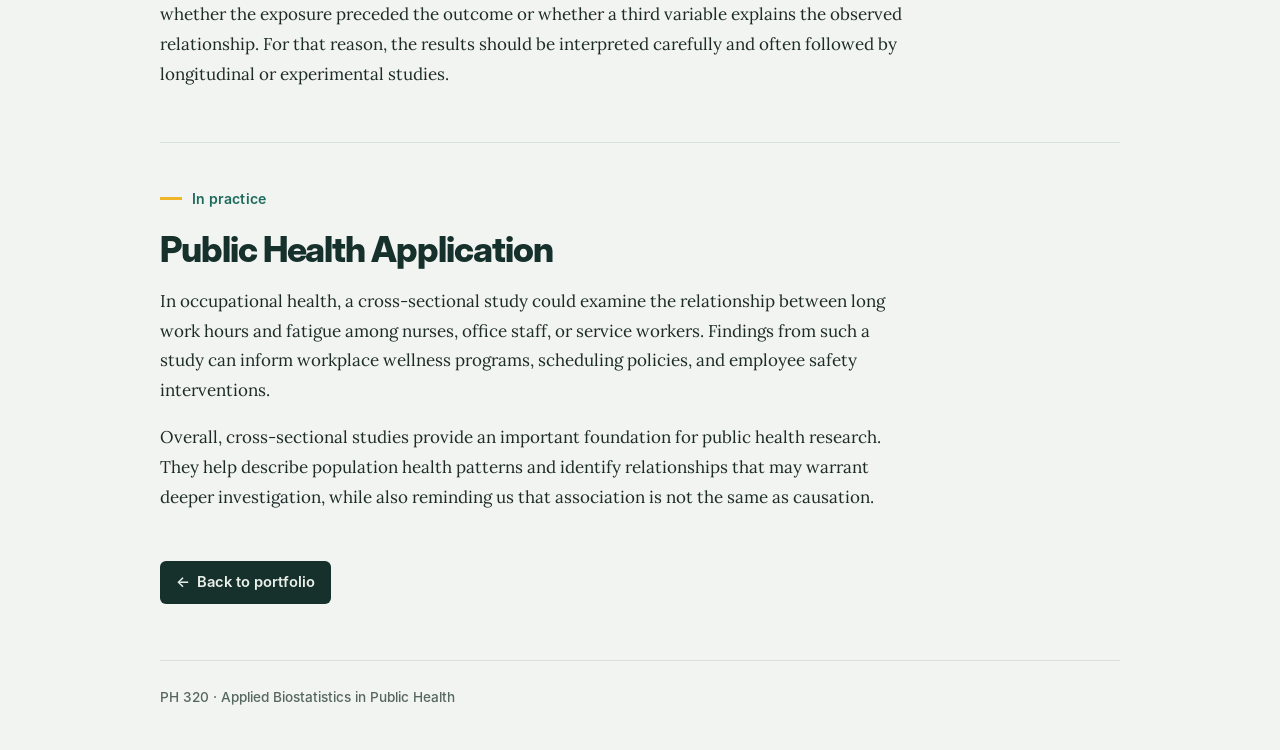
==== commit 77dfed9d: "New field-safety theme: spruce + hi-vis amber, self-hosted Inter/Lora Co-Authored-By: Claude Opus 5." ====
--- a/cross-sectional.html
+++ b/cross-sectional.html
@@ -3,7 +3,7 @@
 <head>
     <meta charset="UTF-8">
     <meta name="viewport" content="width=device-width, initial-scale=1">
-    <meta name="theme-color" content="#fff7fb">
+    <meta name="theme-color" content="#16302b">
     <title>Cross-Sectional Study | PH 320</title>
     <link rel="stylesheet" href="site.css">
 </head>
@@ -25,7 +25,7 @@
                     <li><a href="index.html#portfolio">Portfolio</a></li>
                     <li><a href="cross-sectional.html">Week 3: Cross-Sectional Study</a></li>
                     <li><a href="regression.html">Correlation Between Adult Smoking and Mental Distress</a></li>
-                    <li><a href="ttest.html">T-test: Does Your Writing Hand Beat Your Other Hand?</a></li>
+                    <li><a href="ttest.html">T-Test: Writing Speed</a></li>
                     <li><a href="index.html#contact">Contact</a></li>
                 </ul>
             </details>
--- a/site.css
+++ b/site.css
@@ -1,59 +1,143 @@
+/* ------------------------------------------------------------------
+   PH 320 portfolio — "Field safety" theme
+   Spruce ink, sage-white paper, one hi-vis amber signal.
+   Fonts are self-hosted from /fonts (Inter + Lora, SIL OFL 1.1).
+   ------------------------------------------------------------------ */
+
+@font-face {
+  font-family: "Lora";
+  src: url("fonts/Lora-Variable.woff") format("woff");
+  font-weight: 400 700;
+  font-style: normal;
+  font-display: swap;
+}
+
+@font-face {
+  font-family: "Lora";
+  src: url("fonts/Lora-Italic-Variable.woff") format("woff");
+  font-weight: 400 700;
+  font-style: italic;
+  font-display: swap;
+}
+
+@font-face {
+  font-family: "Inter";
+  src: url("fonts/Inter-Medium.woff") format("woff");
+  font-weight: 500;
+  font-display: swap;
+}
+
+@font-face {
+  font-family: "Inter";
+  src: url("fonts/Inter-SemiBold.woff") format("woff");
+  font-weight: 600 700;
+  font-display: swap;
+}
+
+@font-face {
+  font-family: "Inter Display";
+  src: url("fonts/InterDisplay-ExtraBold.woff") format("woff");
+  font-weight: 800;
+  font-display: swap;
+}
+
 :root {
   color-scheme: light;
-  font-family: Arial, Helvetica, sans-serif;
-  color: #382d36;
-  background: #fff7fb;
+
+  --spruce: #16302b;
+  --spruce-2: #1f4039;
+  --paper: #f2f4f1;
+  --sheet: #fbfcfa;
+  --ink: #1c2b27;
+  --muted: #56675f;
+  --line: #d8e0da;
+  --teal: #1e6b5c;
+  --amber: #f0b429;
+  --amber-soft: #fcf0cc;
+  --on-dark: #e9efe9;
+  --on-dark-muted: #a9bbb2;
+
+  --sans: "Inter", "Helvetica Neue", Arial, sans-serif;
+  --display: "Inter Display", "Inter", "Helvetica Neue", Arial, sans-serif;
+  --serif: "Lora", Georgia, "Times New Roman", serif;
+
+  --measure: 68ch;
+  --radius: 6px;
+}
+
+*,
+*::before,
+*::after {
+  box-sizing: border-box;
+}
+
+html {
+  scroll-behavior: smooth;
+  -webkit-text-size-adjust: 100%;
+}
+
+body {
+  margin: 0;
+  background: var(--paper);
+  color: var(--ink);
+  font-family: var(--serif);
+  font-size: 1.0625rem;
+  line-height: 1.75;
   font-synthesis: none;
   text-rendering: optimizeLegibility;
-  --ink: #382d36;
-  --muted: #756872;
-  --accent: #a63f78;
-  --accent-dark: #79305a;
-  --pink: #f7dce9;
-  --paper: #fff;
-  --line: #eee2e9;
-  --shadow: 0 18px 50px rgba(90, 43, 69, 0.08);
-}
-
-* {
-  box-sizing: border-box;
-}
-
-html {
-  scroll-behavior: smooth;
-}
-
-body {
-  min-width: 320px;
-  margin: 0;
-  background: #fff7fb;
-  color: var(--ink);
-  line-height: 1.7;
 }
 
 a {
-  color: var(--accent-dark);
+  color: var(--teal);
+  text-decoration-thickness: 1px;
+  text-underline-offset: 0.2em;
+}
+
+a:hover {
+  color: var(--spruce);
+  text-decoration-thickness: 2px;
 }
 
 a:focus-visible,
-summary:focus-visible {
-  outline: 3px solid #cf76a2;
-  outline-offset: 4px;
+summary:focus-visible,
+.table-wrap:focus-visible {
+  outline: 3px solid var(--amber);
+  outline-offset: 3px;
   border-radius: 3px;
 }
 
+::selection {
+  background: var(--amber);
+  color: var(--spruce);
+}
+
+/* ---------- Header: the one loud element ---------- */
+
 .site-header {
-  border-bottom: 1px solid #f1dce7;
-  background:
-    radial-gradient(ellipse at 85% 10%, rgba(255, 255, 255, 0.78), transparent 36%),
-    linear-gradient(135deg, #f8dce9 0%, #fff0f6 55%, #fff7fb 100%);
+  position: relative;
+  background: var(--spruce);
+  color: var(--on-dark);
+  padding-bottom: 14px;
+}
+
+/* hazard stripe along the bottom edge */
+.site-header::after {
+  content: "";
+  position: absolute;
+  inset: auto 0 0 0;
+  height: 14px;
+  background: repeating-linear-gradient(
+    -45deg,
+    var(--amber) 0 14px,
+    var(--spruce) 14px 28px
+  );
 }
 
 .nav-bar,
 .hero,
 .page-main,
 .site-footer {
-  width: min(100% - 2.5rem, 940px);
+  width: min(100% - 3rem, 960px);
   margin-inline: auto;
 }
 
@@ -62,30 +146,38 @@
   align-items: center;
   justify-content: space-between;
   gap: 1rem;
-  padding-block: 1.2rem;
+  padding-block: 1.25rem;
+  border-bottom: 1px solid rgba(233, 239, 233, 0.12);
+  font-family: var(--sans);
 }
 
 .brand {
   display: inline-flex;
   align-items: center;
-  gap: 0.7rem;
-  color: var(--ink);
-  font-size: 0.95rem;
-  font-weight: 700;
-  letter-spacing: 0.01em;
+  gap: 0.75rem;
+  color: var(--on-dark);
+  font-size: 0.92rem;
+  font-weight: 600;
+  text-decoration: none;
+}
+
+.brand:hover {
+  color: #fff;
   text-decoration: none;
 }
 
 .brand-mark {
   display: grid;
-  width: 2.35rem;
+  width: 2.2rem;
   aspect-ratio: 1;
   place-items: center;
-  border-radius: 0.8rem;
-  background: var(--accent);
-  color: white;
-  font-size: 0.78rem;
-  letter-spacing: 0.06em;
+  border-radius: 4px;
+  background: var(--amber);
+  color: var(--spruce);
+  font-family: var(--display);
+  font-size: 0.8rem;
+  font-weight: 800;
+  letter-spacing: 0.02em;
 }
 
 .menu {
@@ -95,16 +187,22 @@
 .menu summary {
   display: inline-flex;
   align-items: center;
-  gap: 0.65rem;
-  padding: 0.55rem 0.85rem;
-  border: 1px solid rgba(166, 63, 120, 0.3);
-  border-radius: 999px;
-  background: rgba(255, 255, 255, 0.55);
-  color: var(--accent-dark);
+  gap: 0.6rem;
+  padding: 0.5rem 0.9rem;
+  border: 1px solid rgba(233, 239, 233, 0.28);
+  border-radius: var(--radius);
+  color: var(--on-dark);
   cursor: pointer;
-  font-size: 0.9rem;
-  font-weight: 700;
+  font-size: 0.88rem;
+  font-weight: 600;
   list-style: none;
+  transition: background-color 140ms ease, border-color 140ms ease;
+}
+
+.menu summary:hover,
+.menu[open] summary {
+  border-color: var(--amber);
+  background: rgba(240, 180, 41, 0.1);
 }
 
 .menu summary::-webkit-details-marker {
@@ -117,7 +215,7 @@
   display: block;
   width: 1rem;
   height: 2px;
-  border-radius: 2px;
+  border-radius: 1px;
   background: currentColor;
 }
 
@@ -142,161 +240,206 @@
 
 .menu-links {
   position: absolute;
-  top: calc(100% + 0.6rem);
+  top: calc(100% + 0.5rem);
   right: 0;
-  z-index: 2;
+  z-index: 5;
   width: max-content;
-  min-width: 230px;
-  max-width: min(340px, calc(100vw - 2rem));
+  min-width: min(240px, calc(100vw - 1.5rem));
+  max-width: min(340px, calc(100vw - 1.5rem));
   margin: 0;
-  padding: 0.5rem;
+  padding: 0.4rem;
   border: 1px solid var(--line);
-  border-radius: 0.9rem;
-  background: var(--paper);
-  box-shadow: var(--shadow);
+  border-top: 3px solid var(--amber);
+  border-radius: 0 0 var(--radius) var(--radius);
+  background: var(--sheet);
+  box-shadow: 0 14px 34px rgba(22, 48, 43, 0.22);
   list-style: none;
+}
+
+.menu[open] .menu-links {
+  animation: menu-drop 160ms ease-out;
+}
+
+@keyframes menu-drop {
+  from {
+    opacity: 0;
+    transform: translateY(-4px);
+  }
 }
 
 .menu-links a {
   display: block;
-  padding: 0.6rem 0.75rem;
-  border-radius: 0.55rem;
+  padding: 0.55rem 0.75rem;
+  border-radius: 4px;
   color: var(--ink);
   font-size: 0.9rem;
+  font-weight: 500;
+  line-height: 1.4;
   text-decoration: none;
 }
 
 .menu-links a:hover {
-  background: #fff4f9;
-  color: var(--accent-dark);
-}
+  background: var(--amber-soft);
+  color: var(--spruce);
+}
+
+/* ---------- Hero ---------- */
 
 .hero {
-  padding-block: clamp(3rem, 8vw, 5.8rem) clamp(3rem, 7vw, 4.8rem);
+  padding-block: clamp(3rem, 8vw, 5.5rem) clamp(3rem, 7vw, 4.5rem);
 }
 
 .home-hero {
   display: flex;
-  align-items: center;
+  align-items: flex-end;
   justify-content: space-between;
   gap: 2.5rem;
 }
 
 .hero-copy {
-  max-width: 690px;
-}
-
-.eyebrow {
-  margin: 0 0 0.8rem;
-  color: var(--accent);
-  font-size: 0.76rem;
-  font-weight: 700;
-  letter-spacing: 0.15em;
-  text-transform: uppercase;
+  max-width: 720px;
 }
 
 h1,
 h2,
-h3,
+h3 {
+  margin-top: 0;
+  font-family: var(--display);
+  font-weight: 800;
+  text-wrap: balance;
+}
+
 p {
   margin-top: 0;
 }
 
-h1,
-h2 {
-  color: #482d3c;
-  font-family: Georgia, "Times New Roman", serif;
-  font-weight: 500;
-}
-
-h1 {
-  max-width: 780px;
-  margin-bottom: 1rem;
-  font-size: clamp(2.35rem, 6vw, 4.25rem);
+.site-header h1 {
+  max-width: 18ch;
+  margin-bottom: 1.1rem;
+  color: #fff;
+  font-size: clamp(2.4rem, 7vw, 4.6rem);
+  letter-spacing: -0.035em;
+  line-height: 1.02;
+}
+
+.home-hero h1 {
+  font-size: clamp(3rem, 10vw, 6.25rem);
   letter-spacing: -0.045em;
-  line-height: 1.08;
-}
-
-h2 {
-  margin-bottom: 1rem;
-  font-size: clamp(1.55rem, 3vw, 2rem);
-  letter-spacing: -0.025em;
-  line-height: 1.25;
-}
-
-h3 {
-  margin-bottom: 0.6rem;
-  color: var(--accent-dark);
-  font-size: 1.08rem;
+  line-height: 0.95;
+}
+
+.eyebrow {
+  display: flex;
+  align-items: center;
+  gap: 0.6rem;
+  margin: 0 0 0.75rem;
+  color: var(--teal);
+  font-family: var(--sans);
+  font-size: 0.88rem;
+  font-weight: 600;
+  letter-spacing: 0.005em;
+}
+
+.eyebrow::before {
+  content: "";
+  width: 1.4rem;
+  height: 3px;
+  flex: none;
+  background: var(--amber);
+}
+
+.site-header .eyebrow {
+  color: var(--amber);
 }
 
 .hero-description,
 .meta {
-  max-width: 650px;
+  max-width: 56ch;
   margin-bottom: 0;
-  color: #65535e;
-  font-size: clamp(1.05rem, 2vw, 1.2rem);
+  color: var(--on-dark-muted);
+  font-size: clamp(1.08rem, 2vw, 1.25rem);
+  line-height: 1.6;
+}
+
+.meta {
+  margin-top: 1rem;
+  font-size: 0.95rem;
 }
 
 .study-tags {
   display: flex;
   flex-wrap: wrap;
-  gap: 0.55rem;
-  margin: 1.5rem 0 0;
+  gap: 0.5rem;
+  margin: 1.6rem 0 0;
   padding: 0;
   list-style: none;
 }
 
 .study-tags li {
-  padding: 0.35rem 0.75rem;
-  border: 1px solid rgba(166, 63, 120, 0.18);
-  border-radius: 999px;
-  background: rgba(255, 255, 255, 0.58);
-  color: #71465c;
-  font-size: 0.84rem;
-  font-weight: 600;
-}
-
-.meta {
-  margin-top: 1rem;
-  font-size: 0.95rem;
-}
-
+  padding: 0.3rem 0.7rem;
+  border: 1px solid rgba(233, 239, 233, 0.25);
+  border-radius: 4px;
+  color: var(--on-dark);
+  font-family: var(--sans);
+  font-size: 0.82rem;
+  font-weight: 500;
+}
+
+/* hard-hat sticker */
 .initials-circle {
   display: grid;
-  width: 10rem;
-  flex: 0 0 10rem;
+  width: 9.5rem;
+  flex: 0 0 9.5rem;
   aspect-ratio: 1;
   place-items: center;
-  border: 1px solid rgba(255, 255, 255, 0.65);
   border-radius: 50%;
-  background: var(--accent);
-  box-shadow: 0 12px 30px rgba(90, 43, 69, 0.15);
-  color: white;
-  font-size: 3rem;
-  font-weight: 700;
-}
+  background: var(--amber);
+  box-shadow: inset 0 0 0 6px var(--spruce), inset 0 0 0 8px var(--amber);
+  color: var(--spruce);
+  font-family: var(--display);
+  font-size: 2.9rem;
+  font-weight: 800;
+  letter-spacing: -0.04em;
+  transform: rotate(-6deg);
+}
+
+/* ---------- Main content ---------- */
 
 .page-main {
-  position: relative;
-  margin-top: -1.15rem;
-  margin-bottom: 3rem;
-  padding: clamp(1.4rem, 5vw, 3.4rem);
-  border: 1px solid rgba(238, 226, 233, 0.9);
-  border-radius: 1.35rem;
-  background: var(--paper);
-  box-shadow: var(--shadow);
+  margin-block: clamp(2.5rem, 6vw, 4rem) 3.5rem;
 }
 
 .page-main > section + section,
 .article-section + .article-section {
-  margin-top: 3rem;
-  padding-top: 2.6rem;
+  margin-top: 3.25rem;
+  padding-top: 2.75rem;
   border-top: 1px solid var(--line);
 }
 
+.page-main h2 {
+  margin-bottom: 1.1rem;
+  color: var(--spruce);
+  font-size: clamp(1.6rem, 3.4vw, 2.2rem);
+  letter-spacing: -0.03em;
+  line-height: 1.15;
+}
+
+.page-main h3 {
+  margin-bottom: 0.4rem;
+  color: var(--spruce);
+  font-family: var(--sans);
+  font-size: 1rem;
+  font-weight: 700;
+  letter-spacing: -0.005em;
+}
+
+.page-main p,
+.page-main li {
+  max-width: var(--measure);
+}
+
 .page-main p {
-  margin-bottom: 1rem;
+  margin-bottom: 1.1rem;
 }
 
 .page-main p:last-child {
@@ -305,73 +448,117 @@
 
 .card,
 .copy-card {
-  padding: 1.35rem;
-  border: 1px solid var(--line);
-  border-radius: 0.9rem;
-  background: linear-gradient(110deg, #fffafd, #fff);
-}
-
+  max-width: calc(var(--measure) + 3rem);
+  padding: 0;
+}
+
+.section-intro {
+  margin-bottom: 1.5rem;
+  color: var(--muted);
+  font-family: var(--sans);
+  font-size: 0.95rem;
+}
+
+/* skills */
 .skills-list {
   display: flex;
   flex-wrap: wrap;
-  gap: 0.65rem;
-}
-
-.skill,
-.study-tags li {
-  padding: 0.4rem 0.8rem;
-  border: 1px solid rgba(166, 63, 120, 0.18);
-  border-radius: 999px;
-  background: #fff4f9;
-  color: #71465c;
-  font-size: 0.88rem;
+  gap: 0.6rem;
+}
+
+.skill {
+  padding: 0.45rem 0.9rem;
+  border: 1px solid var(--spruce);
+  border-radius: 4px;
+  background: var(--sheet);
+  color: var(--spruce);
+  font-family: var(--sans);
+  font-size: 0.9rem;
   font-weight: 600;
 }
 
+/* portfolio */
 .portfolio-grid {
   display: grid;
-  grid-template-columns: repeat(auto-fit, minmax(min(100%, 220px), 1fr));
-  gap: 0.9rem;
+  grid-template-columns: repeat(auto-fit, minmax(min(100%, 210px), 1fr));
+  gap: 1rem;
 }
 
 .portfolio-card {
-  padding: 1.25rem;
+  position: relative;
+  display: flex;
+  flex-direction: column;
+  padding: 1.15rem 1.2rem 1.25rem;
   border: 1px solid var(--line);
-  border-radius: 0.9rem;
-  background: linear-gradient(110deg, #fffafd, #fff);
-  transition: transform 160ms ease, box-shadow 160ms ease;
-}
-
-.portfolio-card:hover {
-  transform: translateY(-2px);
-  box-shadow: 0 10px 24px rgba(90, 43, 69, 0.08);
+  border-top: 4px solid var(--spruce);
+  border-radius: var(--radius);
+  background: var(--sheet);
+  transition: border-color 140ms ease, background-color 140ms ease;
+}
+
+.portfolio-card:has(a):hover {
+  border-top-color: var(--amber);
+  background: #fff;
 }
 
 .portfolio-card p {
   margin-bottom: 0;
+  font-size: 1rem;
+  line-height: 1.45;
 }
 
 .portfolio-card a {
-  font-weight: 700;
-  text-decoration-thickness: 1px;
-  text-underline-offset: 3px;
-}
-
+  color: var(--ink);
+  font-weight: 600;
+  text-decoration-color: var(--amber);
+  text-decoration-thickness: 2px;
+}
+
+/* make the whole card clickable */
+.portfolio-card a::after {
+  content: "";
+  position: absolute;
+  inset: 0;
+}
+
+/* placeholder weeks read as empty slots */
+.portfolio-card:not(:has(a)) {
+  border-style: dashed;
+  border-top: 1px dashed #b9c6bf;
+  background: transparent;
+  color: var(--muted);
+}
+
+.portfolio-card:not(:has(a)) h3 {
+  color: var(--muted);
+}
+
+.portfolio-card:not(:has(a)) p {
+  font-style: italic;
+}
+
+/* contact */
 .contact-links a {
   display: block;
   width: fit-content;
-  margin-bottom: 0.6rem;
-  font-weight: 700;
+  margin-bottom: 0.5rem;
+  font-family: var(--sans);
+  font-size: 1.05rem;
+  font-weight: 600;
+  overflow-wrap: anywhere;
 }
 
 .contact-links a:last-child {
   margin-bottom: 0;
 }
+
+/* ---------- Data & report pieces ---------- */
 
 .table-wrap {
   overflow-x: auto;
   border: 1px solid var(--line);
-  border-radius: 0.9rem;
+  border-radius: var(--radius);
+  background: var(--sheet);
   -webkit-overflow-scrolling: touch;
 }
 
@@ -379,38 +566,39 @@
   width: 100%;
   min-width: 660px;
   border-collapse: collapse;
+  font-family: var(--sans);
+  font-size: 0.92rem;
+  line-height: 1.45;
   text-align: left;
 }
 
 caption {
   padding: 0.85rem 1rem;
-  background: #fff9fc;
   color: var(--muted);
-  font-size: 0.84rem;
+  font-size: 0.85rem;
   text-align: left;
 }
 
 th,
 td {
-  padding: 0.9rem 0.85rem;
+  padding: 0.8rem 0.9rem;
   border-top: 1px solid var(--line);
   vertical-align: middle;
 }
 
 th {
-  background: #fbf2f7;
-  color: #684358;
-  font-size: 0.77rem;
-  letter-spacing: 0.045em;
-  text-transform: uppercase;
-}
-
-tbody tr {
-  transition: background-color 140ms ease;
+  background: var(--spruce);
+  color: var(--on-dark);
+  font-size: 0.82rem;
+  font-weight: 600;
+}
+
+tbody tr:nth-child(even) {
+  background: #f4f7f4;
 }
 
 tbody tr:hover {
-  background: #fff9fc;
+  background: var(--amber-soft);
 }
 
 td:not(:first-child) {
@@ -419,19 +607,14 @@
 }
 
 td strong {
-  color: #432d3a;
+  color: var(--spruce);
   font-weight: 700;
-}
-
-.section-intro {
-  color: var(--muted);
-  font-size: 0.96rem;
 }
 
 .writeups {
   display: grid;
-  gap: 0.9rem;
-  margin: 1.4rem 0 0;
+  gap: 1.1rem;
+  margin: 1.5rem 0 0;
   padding: 0;
   list-style: none;
   counter-reset: result;
@@ -439,43 +622,41 @@
 
 .writeups li {
   position: relative;
-  min-height: 4rem;
-  padding: 1rem 1.2rem 1rem 4rem;
-  border: 1px solid var(--line);
-  border-radius: 0.9rem;
-  background: linear-gradient(110deg, #fffafd, #fff);
+  padding: 0.1rem 0 0 3rem;
   counter-increment: result;
 }
 
 .writeups li::before {
   position: absolute;
-  top: 1rem;
-  left: 1rem;
+  top: 0.15rem;
+  left: 0;
   display: grid;
   width: 1.9rem;
   aspect-ratio: 1;
   place-items: center;
   border-radius: 50%;
-  background: var(--pink);
-  color: var(--accent-dark);
+  background: var(--spruce);
+  color: var(--amber);
   content: counter(result);
-  font-size: 0.82rem;
-  font-weight: 700;
+  font-family: var(--display);
+  font-size: 0.85rem;
+  font-weight: 800;
 }
 
 .writeups p {
   margin: 0;
-  color: #574a52;
 }
 
 .plain-words {
-  margin: 1.35rem 0 0;
-  padding: 1.2rem 1.35rem;
-  border-left: 4px solid var(--accent);
-  border-radius: 0 0.8rem 0.8rem 0;
-  background: #fff4f9;
-  color: #563d4b;
-  font-size: 1.05rem;
+  max-width: calc(var(--measure) + 3rem);
+  margin: 1.4rem 0 0;
+  padding: 1.25rem 1.5rem;
+  border-left: 5px solid var(--amber);
+  border-radius: 0 var(--radius) var(--radius) 0;
+  background: var(--amber-soft);
+  color: var(--spruce);
+  font-size: 1.12rem;
+  line-height: 1.65;
 }
 
 .plain-words p,
@@ -484,10 +665,11 @@
 }
 
 .limitations {
-  padding: 1.35rem;
-  border-radius: 0.9rem;
-  background: #faf6f8;
-  color: #62545c;
+  max-width: calc(var(--measure) + 3rem);
+  padding: 1.25rem 1.5rem;
+  border: 1px dashed #b9c6bf;
+  border-radius: var(--radius);
+  color: var(--muted);
 }
 
 .report-image {
@@ -495,37 +677,56 @@
   max-width: 100%;
   height: auto;
   margin: 1.5rem 0;
+  padding: 0.5rem;
   border: 1px solid var(--line);
-  border-radius: 0.75rem;
+  border-radius: var(--radius);
+  background: #fff;
 }
 
 .back-link {
   display: inline-flex;
   align-items: center;
-  gap: 0.4rem;
-  margin-top: 2.5rem;
-  font-weight: 700;
-  text-decoration-thickness: 1px;
-  text-underline-offset: 4px;
-}
+  gap: 0.45rem;
+  margin-top: 3rem;
+  padding: 0.55rem 1rem;
+  border-radius: var(--radius);
+  background: var(--spruce);
+  color: var(--on-dark);
+  font-family: var(--sans);
+  font-size: 0.92rem;
+  font-weight: 600;
+  text-decoration: none;
+}
+
+.back-link:hover {
+  background: var(--spruce-2);
+  color: #fff;
+  text-decoration: none;
+}
+
+/* ---------- Footer ---------- */
 
 .site-footer {
-  padding: 0 0 2.5rem;
+  padding: 1.5rem 0 2.5rem;
+  border-top: 1px solid var(--line);
   color: var(--muted);
-  text-align: center;
+  font-family: var(--sans);
 }
 
 .site-footer small {
   display: block;
+  font-size: 0.85rem;
   line-height: 1.8;
 }
 
-@media (max-width: 600px) {
+/* ---------- Responsive ---------- */
+
+@media (max-width: 640px) {
   .nav-bar,
   .hero,
   .page-main,
   .site-footer {
-    width: min(100% - 1.5rem, 940px);
+    width: min(100% - 2rem, 960px);
   }
 
   .home-hero {
@@ -535,13 +736,20 @@
   }
 
   .initials-circle {
-    width: 7rem;
-    flex-basis: 7rem;
-    font-size: 2.2rem;
+    width: 5.5rem;
+    flex-basis: 5.5rem;
+    font-size: 1.7rem;
+    box-shadow: inset 0 0 0 4px var(--spruce), inset 0 0 0 6px var(--amber);
   }
-
-  .page-main {
-    border-radius: 1rem;
+}
+
+@media (max-width: 420px) {
+  .brand > span:last-child {
+    font-size: 0.85rem;
+  }
+
+  .menu-links {
+    right: 0;
   }
 }
 
@@ -553,6 +761,7 @@
   *,
   *::before,
   *::after {
+    animation: none !important;
     transition-duration: 0.01ms !important;
   }
 }
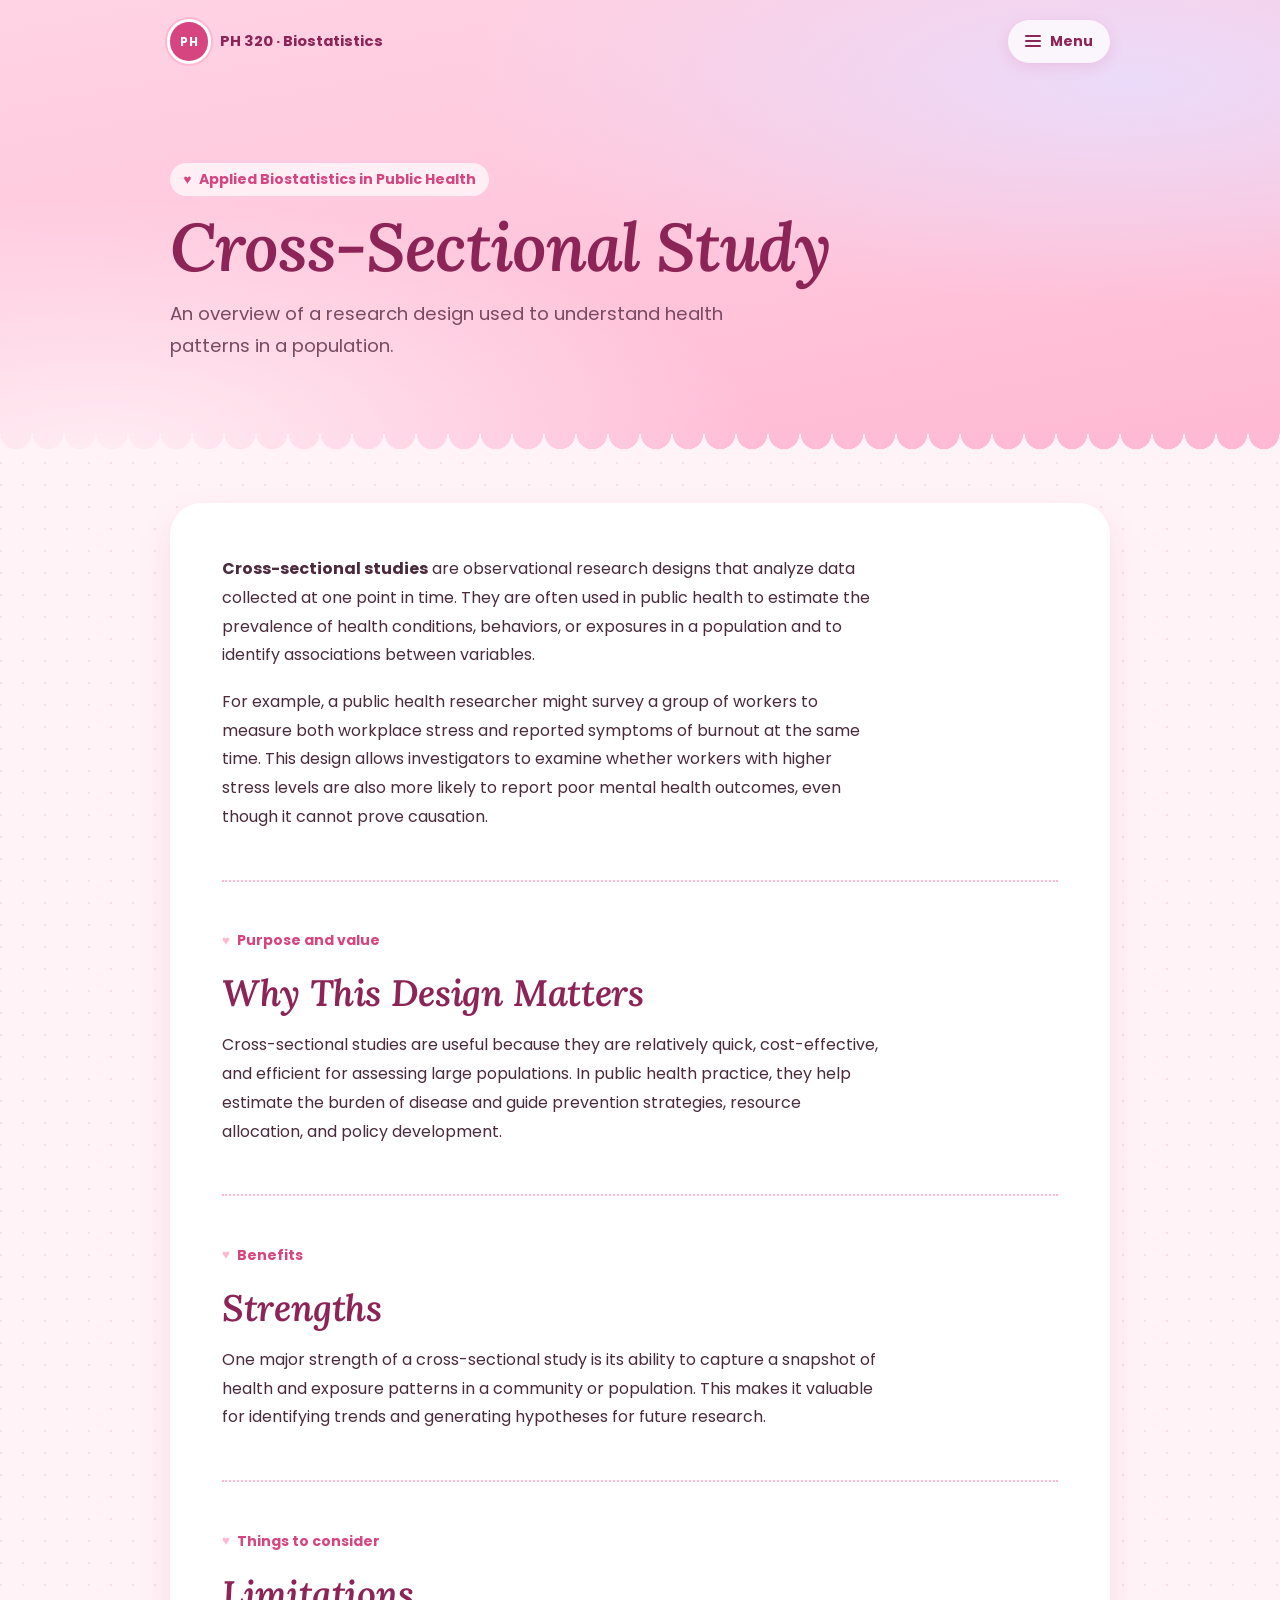
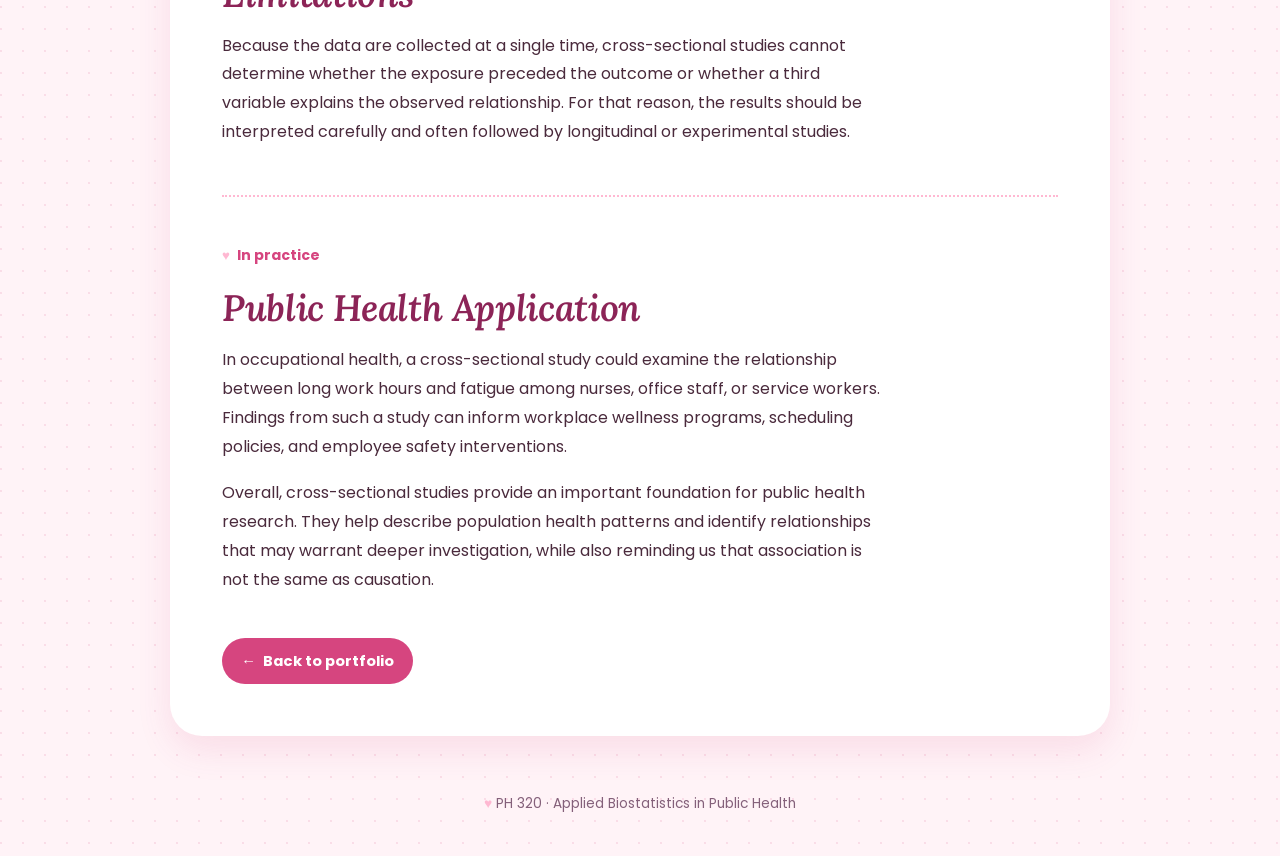
==== commit 1b1b9cdb: "Switch to pink rose-garden theme: blush, rose, lilac, scalloped header, Lora italic + Poppins Co-Aut" ====
--- a/cross-sectional.html
+++ b/cross-sectional.html
@@ -3,7 +3,7 @@
 <head>
     <meta charset="UTF-8">
     <meta name="viewport" content="width=device-width, initial-scale=1">
-    <meta name="theme-color" content="#16302b">
+    <meta name="theme-color" content="#ffd9e8">
     <title>Cross-Sectional Study | PH 320</title>
     <link rel="stylesheet" href="site.css">
 </head>
--- a/site.css
+++ b/site.css
@@ -1,7 +1,7 @@
 /* ------------------------------------------------------------------
-   PH 320 portfolio — "Field safety" theme
-   Spruce ink, sage-white paper, one hi-vis amber signal.
-   Fonts are self-hosted from /fonts (Inter + Lora, SIL OFL 1.1).
+   PH 320 portfolio — "Rose garden" theme
+   Blush paper, rose + berry, a touch of lilac, scalloped edges.
+   Fonts are self-hosted from /fonts (Lora + Poppins, SIL OFL 1.1).
    ------------------------------------------------------------------ */
 
 @font-face {
@@ -21,48 +21,47 @@
 }
 
 @font-face {
-  font-family: "Inter";
-  src: url("fonts/Inter-Medium.woff") format("woff");
+  font-family: "Poppins";
+  src: url("fonts/Poppins-Regular.woff") format("woff");
+  font-weight: 400;
+  font-display: swap;
+}
+
+@font-face {
+  font-family: "Poppins";
+  src: url("fonts/Poppins-Medium.woff") format("woff");
   font-weight: 500;
   font-display: swap;
 }
 
 @font-face {
-  font-family: "Inter";
-  src: url("fonts/Inter-SemiBold.woff") format("woff");
+  font-family: "Poppins";
+  src: url("fonts/Poppins-Bold.woff") format("woff");
   font-weight: 600 700;
   font-display: swap;
 }
 
-@font-face {
-  font-family: "Inter Display";
-  src: url("fonts/InterDisplay-ExtraBold.woff") format("woff");
-  font-weight: 800;
-  font-display: swap;
-}
-
 :root {
   color-scheme: light;
 
-  --spruce: #16302b;
-  --spruce-2: #1f4039;
-  --paper: #f2f4f1;
-  --sheet: #fbfcfa;
-  --ink: #1c2b27;
-  --muted: #56675f;
-  --line: #d8e0da;
-  --teal: #1e6b5c;
-  --amber: #f0b429;
-  --amber-soft: #fcf0cc;
-  --on-dark: #e9efe9;
-  --on-dark-muted: #a9bbb2;
-
-  --sans: "Inter", "Helvetica Neue", Arial, sans-serif;
-  --display: "Inter Display", "Inter", "Helvetica Neue", Arial, sans-serif;
+  --blush: #fff3f7;
+  --petal: #ffd9e8;
+  --bubblegum: #ffb8d2;
+  --rose: #d6457f;
+  --berry: #8c2457;
+  --lilac: #eadcfb;
+  --lilac-deep: #8a63c4;
+  --ink: #4a2a3c;
+  --muted: #84607a;
+  --line: #f6d3e2;
+  --white: #fff;
+
+  --sans: "Poppins", "Helvetica Neue", Arial, sans-serif;
   --serif: "Lora", Georgia, "Times New Roman", serif;
 
-  --measure: 68ch;
-  --radius: 6px;
+  --measure: 66ch;
+  --radius: 1.25rem;
+  --soft-shadow: 0 14px 34px rgba(214, 69, 127, 0.12);
 }
 
 *,
@@ -78,66 +77,64 @@
 
 body {
   margin: 0;
-  background: var(--paper);
+  background:
+    radial-gradient(circle at 1px 1px, rgba(214, 69, 127, 0.13) 1.2px, transparent 0) 0 0 / 22px 22px,
+    var(--blush);
   color: var(--ink);
-  font-family: var(--serif);
-  font-size: 1.0625rem;
-  line-height: 1.75;
+  font-family: var(--sans);
+  font-size: 1rem;
+  line-height: 1.8;
   font-synthesis: none;
   text-rendering: optimizeLegibility;
 }
 
 a {
-  color: var(--teal);
-  text-decoration-thickness: 1px;
-  text-underline-offset: 0.2em;
+  color: var(--rose);
+  text-decoration-thickness: 1.5px;
+  text-underline-offset: 0.22em;
 }
 
 a:hover {
-  color: var(--spruce);
-  text-decoration-thickness: 2px;
+  color: var(--berry);
 }
 
 a:focus-visible,
 summary:focus-visible,
 .table-wrap:focus-visible {
-  outline: 3px solid var(--amber);
+  outline: 3px solid var(--lilac-deep);
   outline-offset: 3px;
-  border-radius: 3px;
+  border-radius: 6px;
 }
 
 ::selection {
-  background: var(--amber);
-  color: var(--spruce);
-}
-
-/* ---------- Header: the one loud element ---------- */
+  background: var(--bubblegum);
+  color: var(--berry);
+}
+
+/* ---------- Header with scalloped edge ---------- */
 
 .site-header {
   position: relative;
-  background: var(--spruce);
-  color: var(--on-dark);
-  padding-bottom: 14px;
-}
-
-/* hazard stripe along the bottom edge */
+  padding-bottom: 22px;
+  background:
+    radial-gradient(ellipse at 88% 18%, rgba(234, 220, 251, 0.95), transparent 42%),
+    radial-gradient(ellipse at 8% 100%, rgba(255, 255, 255, 0.7), transparent 40%),
+    linear-gradient(170deg, #ffd3e4 0%, #ffc4da 60%, #ffb8d2 100%);
+}
+
 .site-header::after {
   content: "";
   position: absolute;
-  inset: auto 0 0 0;
-  height: 14px;
-  background: repeating-linear-gradient(
-    -45deg,
-    var(--amber) 0 14px,
-    var(--spruce) 14px 28px
-  );
+  inset: auto 0 -1px 0;
+  height: 22px;
+  background: radial-gradient(circle at 16px 0, transparent 15px, var(--blush) 15.5px) 0 0 / 32px 22px repeat-x;
 }
 
 .nav-bar,
 .hero,
 .page-main,
 .site-footer {
-  width: min(100% - 3rem, 960px);
+  width: min(100% - 3rem, 940px);
   margin-inline: auto;
 }
 
@@ -147,37 +144,30 @@
   justify-content: space-between;
   gap: 1rem;
   padding-block: 1.25rem;
-  border-bottom: 1px solid rgba(233, 239, 233, 0.12);
-  font-family: var(--sans);
 }
 
 .brand {
   display: inline-flex;
   align-items: center;
-  gap: 0.75rem;
-  color: var(--on-dark);
+  gap: 0.7rem;
+  color: var(--berry);
   font-size: 0.92rem;
   font-weight: 600;
-  text-decoration: none;
-}
-
-.brand:hover {
-  color: #fff;
   text-decoration: none;
 }
 
 .brand-mark {
   display: grid;
-  width: 2.2rem;
+  width: 2.4rem;
   aspect-ratio: 1;
   place-items: center;
-  border-radius: 4px;
-  background: var(--amber);
-  color: var(--spruce);
-  font-family: var(--display);
-  font-size: 0.8rem;
-  font-weight: 800;
-  letter-spacing: 0.02em;
+  border-radius: 50%;
+  background: var(--rose);
+  box-shadow: 0 0 0 3px var(--white), 0 0 0 5px var(--bubblegum);
+  color: var(--white);
+  font-size: 0.75rem;
+  font-weight: 700;
+  letter-spacing: 0.03em;
 }
 
 .menu {
@@ -188,21 +178,22 @@
   display: inline-flex;
   align-items: center;
   gap: 0.6rem;
-  padding: 0.5rem 0.9rem;
-  border: 1px solid rgba(233, 239, 233, 0.28);
-  border-radius: var(--radius);
-  color: var(--on-dark);
+  padding: 0.55rem 1.05rem;
+  border-radius: 999px;
+  background: rgba(255, 255, 255, 0.75);
+  box-shadow: 0 4px 14px rgba(214, 69, 127, 0.15);
+  color: var(--berry);
   cursor: pointer;
   font-size: 0.88rem;
   font-weight: 600;
   list-style: none;
-  transition: background-color 140ms ease, border-color 140ms ease;
+  transition: background-color 150ms ease, color 150ms ease;
 }
 
 .menu summary:hover,
 .menu[open] summary {
-  border-color: var(--amber);
-  background: rgba(240, 180, 41, 0.1);
+  background: var(--rose);
+  color: var(--white);
 }
 
 .menu summary::-webkit-details-marker {
@@ -215,7 +206,7 @@
   display: block;
   width: 1rem;
   height: 2px;
-  border-radius: 1px;
+  border-radius: 2px;
   background: currentColor;
 }
 
@@ -240,73 +231,77 @@
 
 .menu-links {
   position: absolute;
-  top: calc(100% + 0.5rem);
+  top: calc(100% + 0.6rem);
   right: 0;
   z-index: 5;
   width: max-content;
   min-width: min(240px, calc(100vw - 1.5rem));
   max-width: min(340px, calc(100vw - 1.5rem));
   margin: 0;
-  padding: 0.4rem;
-  border: 1px solid var(--line);
-  border-top: 3px solid var(--amber);
-  border-radius: 0 0 var(--radius) var(--radius);
-  background: var(--sheet);
-  box-shadow: 0 14px 34px rgba(22, 48, 43, 0.22);
+  padding: 0.5rem;
+  border: 2px solid var(--petal);
+  border-radius: 1.1rem;
+  background: var(--white);
+  box-shadow: var(--soft-shadow);
   list-style: none;
 }
 
 .menu[open] .menu-links {
-  animation: menu-drop 160ms ease-out;
-}
-
-@keyframes menu-drop {
+  animation: menu-pop 180ms ease-out;
+  transform-origin: top right;
+}
+
+@keyframes menu-pop {
   from {
     opacity: 0;
-    transform: translateY(-4px);
+    transform: scale(0.96) translateY(-4px);
   }
 }
 
 .menu-links a {
   display: block;
-  padding: 0.55rem 0.75rem;
-  border-radius: 4px;
+  padding: 0.55rem 0.85rem;
+  border-radius: 0.75rem;
   color: var(--ink);
   font-size: 0.9rem;
-  font-weight: 500;
   line-height: 1.4;
   text-decoration: none;
 }
 
 .menu-links a:hover {
-  background: var(--amber-soft);
-  color: var(--spruce);
+  background: var(--blush);
+  color: var(--rose);
 }
 
 /* ---------- Hero ---------- */
 
 .hero {
-  padding-block: clamp(3rem, 8vw, 5.5rem) clamp(3rem, 7vw, 4.5rem);
+  padding-block: clamp(2.5rem, 7vw, 5rem) clamp(3rem, 7vw, 4.5rem);
 }
 
 .home-hero {
   display: flex;
-  align-items: flex-end;
+  align-items: center;
   justify-content: space-between;
   gap: 2.5rem;
 }
 
 .hero-copy {
-  max-width: 720px;
+  max-width: 680px;
 }
 
 h1,
 h2,
 h3 {
   margin-top: 0;
-  font-family: var(--display);
-  font-weight: 800;
   text-wrap: balance;
+}
+
+h1,
+h2 {
+  font-family: var(--serif);
+  font-style: italic;
+  font-weight: 600;
 }
 
 p {
@@ -315,50 +310,51 @@
 
 .site-header h1 {
   max-width: 18ch;
-  margin-bottom: 1.1rem;
-  color: #fff;
-  font-size: clamp(2.4rem, 7vw, 4.6rem);
-  letter-spacing: -0.035em;
-  line-height: 1.02;
+  margin-bottom: 1rem;
+  color: var(--berry);
+  font-size: clamp(2.3rem, 6.5vw, 4.2rem);
+  letter-spacing: -0.02em;
+  line-height: 1.08;
 }
 
 .home-hero h1 {
-  font-size: clamp(3rem, 10vw, 6.25rem);
-  letter-spacing: -0.045em;
-  line-height: 0.95;
+  font-size: clamp(3rem, 9.5vw, 5.75rem);
+  line-height: 1;
 }
 
 .eyebrow {
-  display: flex;
+  display: inline-flex;
   align-items: center;
-  gap: 0.6rem;
-  margin: 0 0 0.75rem;
-  color: var(--teal);
-  font-family: var(--sans);
+  gap: 0.45rem;
+  margin: 0 0 0.85rem;
+  color: var(--rose);
   font-size: 0.88rem;
   font-weight: 600;
-  letter-spacing: 0.005em;
 }
 
 .eyebrow::before {
-  content: "";
-  width: 1.4rem;
-  height: 3px;
-  flex: none;
-  background: var(--amber);
+  content: "\2665";
+  color: var(--bubblegum);
+  font-size: 0.95em;
 }
 
 .site-header .eyebrow {
-  color: var(--amber);
+  padding: 0.25rem 0.85rem;
+  border-radius: 999px;
+  background: rgba(255, 255, 255, 0.7);
+}
+
+.site-header .eyebrow::before {
+  color: var(--rose);
 }
 
 .hero-description,
 .meta {
-  max-width: 56ch;
+  max-width: 54ch;
   margin-bottom: 0;
-  color: var(--on-dark-muted);
-  font-size: clamp(1.08rem, 2vw, 1.25rem);
-  line-height: 1.6;
+  color: #7a4a63;
+  font-size: clamp(1.02rem, 2vw, 1.15rem);
+  line-height: 1.7;
 }
 
 .meta {
@@ -370,67 +366,89 @@
   display: flex;
   flex-wrap: wrap;
   gap: 0.5rem;
-  margin: 1.6rem 0 0;
+  margin: 1.5rem 0 0;
   padding: 0;
   list-style: none;
 }
 
 .study-tags li {
-  padding: 0.3rem 0.7rem;
-  border: 1px solid rgba(233, 239, 233, 0.25);
-  border-radius: 4px;
-  color: var(--on-dark);
-  font-family: var(--sans);
+  padding: 0.3rem 0.85rem;
+  border-radius: 999px;
+  background: var(--white);
+  color: var(--berry);
   font-size: 0.82rem;
   font-weight: 500;
 }
 
-/* hard-hat sticker */
+/* initials in a scalloped badge */
 .initials-circle {
+  position: relative;
   display: grid;
-  width: 9.5rem;
-  flex: 0 0 9.5rem;
+  width: 10rem;
+  flex: 0 0 10rem;
   aspect-ratio: 1;
   place-items: center;
   border-radius: 50%;
-  background: var(--amber);
-  box-shadow: inset 0 0 0 6px var(--spruce), inset 0 0 0 8px var(--amber);
-  color: var(--spruce);
-  font-family: var(--display);
-  font-size: 2.9rem;
-  font-weight: 800;
-  letter-spacing: -0.04em;
-  transform: rotate(-6deg);
+  background: var(--rose);
+  box-shadow: 0 0 0 6px var(--white), 0 0 0 9px var(--bubblegum), 0 18px 40px rgba(214, 69, 127, 0.3);
+  color: var(--white);
+  font-family: var(--serif);
+  font-size: 3.2rem;
+  font-style: italic;
+  font-weight: 600;
+}
+
+.initials-circle::before,
+.initials-circle::after {
+  position: absolute;
+  color: var(--lilac-deep);
+  content: "\2726";
+  line-height: 1;
+}
+
+.initials-circle::before {
+  top: -0.9rem;
+  right: -0.6rem;
+  font-size: 1.6rem;
+}
+
+.initials-circle::after {
+  bottom: 0.2rem;
+  left: -1.3rem;
+  color: var(--rose);
+  font-size: 1rem;
 }
 
 /* ---------- Main content ---------- */
 
 .page-main {
-  margin-block: clamp(2.5rem, 6vw, 4rem) 3.5rem;
+  margin-block: clamp(1.5rem, 5vw, 3rem) 3.5rem;
+  padding: clamp(1.5rem, 5vw, 3.25rem);
+  border-radius: 2rem;
+  background: var(--white);
+  box-shadow: var(--soft-shadow);
 }
 
 .page-main > section + section,
 .article-section + .article-section {
-  margin-top: 3.25rem;
+  margin-top: 3rem;
   padding-top: 2.75rem;
-  border-top: 1px solid var(--line);
+  border-top: 2px dotted var(--bubblegum);
 }
 
 .page-main h2 {
-  margin-bottom: 1.1rem;
-  color: var(--spruce);
-  font-size: clamp(1.6rem, 3.4vw, 2.2rem);
-  letter-spacing: -0.03em;
-  line-height: 1.15;
+  margin-bottom: 1rem;
+  color: var(--berry);
+  font-size: clamp(1.7rem, 3.6vw, 2.3rem);
+  letter-spacing: -0.01em;
+  line-height: 1.2;
 }
 
 .page-main h3 {
-  margin-bottom: 0.4rem;
-  color: var(--spruce);
-  font-family: var(--sans);
+  margin-bottom: 0.35rem;
+  color: var(--berry);
   font-size: 1rem;
-  font-weight: 700;
-  letter-spacing: -0.005em;
+  font-weight: 600;
 }
 
 .page-main p,
@@ -449,14 +467,12 @@
 .card,
 .copy-card {
   max-width: calc(var(--measure) + 3rem);
-  padding: 0;
 }
 
 .section-intro {
   margin-bottom: 1.5rem;
   color: var(--muted);
-  font-family: var(--sans);
-  font-size: 0.95rem;
+  font-size: 0.93rem;
 }
 
 /* skills */
@@ -467,64 +483,74 @@
 }
 
 .skill {
-  padding: 0.45rem 0.9rem;
-  border: 1px solid var(--spruce);
-  border-radius: 4px;
-  background: var(--sheet);
-  color: var(--spruce);
-  font-family: var(--sans);
+  padding: 0.45rem 1.05rem;
+  border-radius: 999px;
+  background: var(--petal);
+  color: var(--berry);
   font-size: 0.9rem;
-  font-weight: 600;
+  font-weight: 500;
+}
+
+.skill:nth-child(3n + 2) {
+  background: var(--lilac);
+  color: #5b3b8c;
+}
+
+.skill:nth-child(3n) {
+  background: #ffe3d6;
+  color: #9a3f2c;
 }
 
 /* portfolio */
 .portfolio-grid {
   display: grid;
-  grid-template-columns: repeat(auto-fit, minmax(min(100%, 210px), 1fr));
+  grid-template-columns: repeat(auto-fit, minmax(min(100%, 170px), 1fr));
   gap: 1rem;
 }
 
 .portfolio-card {
   position: relative;
-  display: flex;
-  flex-direction: column;
-  padding: 1.15rem 1.2rem 1.25rem;
-  border: 1px solid var(--line);
-  border-top: 4px solid var(--spruce);
+  padding: 1.25rem 1.3rem 1.35rem;
   border-radius: var(--radius);
-  background: var(--sheet);
-  transition: border-color 140ms ease, background-color 140ms ease;
+  background: linear-gradient(150deg, var(--blush), #fde7f0);
+  transition: transform 160ms ease, box-shadow 160ms ease;
 }
 
 .portfolio-card:has(a):hover {
-  border-top-color: var(--amber);
-  background: #fff;
+  transform: translateY(-3px);
+  box-shadow: var(--soft-shadow);
+}
+
+.portfolio-card h3::before {
+  content: "\2726  ";
+  color: var(--rose);
 }
 
 .portfolio-card p {
   margin-bottom: 0;
-  font-size: 1rem;
-  line-height: 1.45;
+  font-size: 0.97rem;
+  line-height: 1.5;
 }
 
 .portfolio-card a {
   color: var(--ink);
-  font-weight: 600;
-  text-decoration-color: var(--amber);
+  font-weight: 500;
+  text-decoration-color: var(--bubblegum);
   text-decoration-thickness: 2px;
 }
 
-/* make the whole card clickable */
+.portfolio-card a:hover {
+  color: var(--rose);
+}
+
 .portfolio-card a::after {
   content: "";
   position: absolute;
   inset: 0;
 }
 
-/* placeholder weeks read as empty slots */
 .portfolio-card:not(:has(a)) {
-  border-style: dashed;
-  border-top: 1px dashed #b9c6bf;
+  border: 2px dashed var(--line);
   background: transparent;
   color: var(--muted);
 }
@@ -533,7 +559,12 @@
   color: var(--muted);
 }
 
+.portfolio-card:not(:has(a)) h3::before {
+  color: var(--bubblegum);
+}
+
 .portfolio-card:not(:has(a)) p {
+  font-family: var(--serif);
   font-style: italic;
 }
 
@@ -542,9 +573,8 @@
   display: block;
   width: fit-content;
   margin-bottom: 0.5rem;
-  font-family: var(--sans);
-  font-size: 1.05rem;
-  font-weight: 600;
+  font-size: 1.02rem;
+  font-weight: 500;
   overflow-wrap: anywhere;
 }
 
@@ -556,9 +586,8 @@
 
 .table-wrap {
   overflow-x: auto;
-  border: 1px solid var(--line);
+  border: 2px solid var(--petal);
   border-radius: var(--radius);
-  background: var(--sheet);
   -webkit-overflow-scrolling: touch;
 }
 
@@ -566,14 +595,14 @@
   width: 100%;
   min-width: 660px;
   border-collapse: collapse;
-  font-family: var(--sans);
-  font-size: 0.92rem;
-  line-height: 1.45;
+  font-size: 0.9rem;
+  line-height: 1.5;
   text-align: left;
 }
 
 caption {
-  padding: 0.85rem 1rem;
+  padding: 0.85rem 1.1rem;
+  background: var(--blush);
   color: var(--muted);
   font-size: 0.85rem;
   text-align: left;
@@ -581,24 +610,23 @@
 
 th,
 td {
-  padding: 0.8rem 0.9rem;
+  padding: 0.8rem 1rem;
+  vertical-align: middle;
+}
+
+th {
+  background: var(--petal);
+  color: var(--berry);
+  font-size: 0.82rem;
+  font-weight: 600;
+}
+
+tbody tr + tr td {
   border-top: 1px solid var(--line);
-  vertical-align: middle;
-}
-
-th {
-  background: var(--spruce);
-  color: var(--on-dark);
-  font-size: 0.82rem;
-  font-weight: 600;
-}
-
-tbody tr:nth-child(even) {
-  background: #f4f7f4;
 }
 
 tbody tr:hover {
-  background: var(--amber-soft);
+  background: var(--blush);
 }
 
 td:not(:first-child) {
@@ -607,13 +635,13 @@
 }
 
 td strong {
-  color: var(--spruce);
-  font-weight: 700;
+  color: var(--berry);
+  font-weight: 600;
 }
 
 .writeups {
   display: grid;
-  gap: 1.1rem;
+  gap: 0.9rem;
   margin: 1.5rem 0 0;
   padding: 0;
   list-style: none;
@@ -622,25 +650,27 @@
 
 .writeups li {
   position: relative;
-  padding: 0.1rem 0 0 3rem;
+  max-width: calc(var(--measure) + 4rem);
+  padding: 1rem 1.25rem 1rem 3.9rem;
+  border-radius: var(--radius);
+  background: var(--blush);
   counter-increment: result;
 }
 
 .writeups li::before {
   position: absolute;
-  top: 0.15rem;
-  left: 0;
+  top: 1rem;
+  left: 1.1rem;
   display: grid;
   width: 1.9rem;
   aspect-ratio: 1;
   place-items: center;
   border-radius: 50%;
-  background: var(--spruce);
-  color: var(--amber);
+  background: var(--rose);
+  color: var(--white);
   content: counter(result);
-  font-family: var(--display);
-  font-size: 0.85rem;
-  font-weight: 800;
+  font-size: 0.82rem;
+  font-weight: 600;
 }
 
 .writeups p {
@@ -650,12 +680,13 @@
 .plain-words {
   max-width: calc(var(--measure) + 3rem);
   margin: 1.4rem 0 0;
-  padding: 1.25rem 1.5rem;
-  border-left: 5px solid var(--amber);
-  border-radius: 0 var(--radius) var(--radius) 0;
-  background: var(--amber-soft);
-  color: var(--spruce);
-  font-size: 1.12rem;
+  padding: 1.4rem 1.6rem;
+  border-radius: var(--radius);
+  background: linear-gradient(135deg, var(--petal), var(--lilac));
+  color: var(--berry);
+  font-family: var(--serif);
+  font-size: 1.15rem;
+  font-style: italic;
   line-height: 1.65;
 }
 
@@ -667,7 +698,7 @@
 .limitations {
   max-width: calc(var(--measure) + 3rem);
   padding: 1.25rem 1.5rem;
-  border: 1px dashed #b9c6bf;
+  border: 2px dashed var(--line);
   border-radius: var(--radius);
   color: var(--muted);
 }
@@ -678,45 +709,48 @@
   height: auto;
   margin: 1.5rem 0;
   padding: 0.5rem;
-  border: 1px solid var(--line);
+  border: 2px solid var(--petal);
   border-radius: var(--radius);
-  background: #fff;
+  background: var(--white);
 }
 
 .back-link {
   display: inline-flex;
   align-items: center;
   gap: 0.45rem;
-  margin-top: 3rem;
-  padding: 0.55rem 1rem;
-  border-radius: var(--radius);
-  background: var(--spruce);
-  color: var(--on-dark);
-  font-family: var(--sans);
+  margin-top: 2.75rem;
+  padding: 0.6rem 1.2rem;
+  border-radius: 999px;
+  background: var(--rose);
+  color: var(--white);
   font-size: 0.92rem;
   font-weight: 600;
   text-decoration: none;
+  transition: background-color 150ms ease;
 }
 
 .back-link:hover {
-  background: var(--spruce-2);
-  color: #fff;
-  text-decoration: none;
+  background: var(--berry);
+  color: var(--white);
 }
 
 /* ---------- Footer ---------- */
 
 .site-footer {
-  padding: 1.5rem 0 2.5rem;
-  border-top: 1px solid var(--line);
+  padding: 0 0 2.5rem;
   color: var(--muted);
-  font-family: var(--sans);
+  text-align: center;
 }
 
 .site-footer small {
   display: block;
   font-size: 0.85rem;
   line-height: 1.8;
+}
+
+.site-footer small:first-child::before {
+  content: "\2665  ";
+  color: var(--bubblegum);
 }
 
 /* ---------- Responsive ---------- */
@@ -726,30 +760,34 @@
   .hero,
   .page-main,
   .site-footer {
-    width: min(100% - 2rem, 960px);
+    width: min(100% - 1.5rem, 940px);
   }
 
   .home-hero {
     flex-direction: column-reverse;
     align-items: flex-start;
-    gap: 1.5rem;
+    gap: 1.75rem;
   }
 
   .initials-circle {
-    width: 5.5rem;
-    flex-basis: 5.5rem;
-    font-size: 1.7rem;
-    box-shadow: inset 0 0 0 4px var(--spruce), inset 0 0 0 6px var(--amber);
+    width: 6rem;
+    flex-basis: 6rem;
+    font-size: 2rem;
+    box-shadow: 0 0 0 4px var(--white), 0 0 0 6px var(--bubblegum), 0 12px 26px rgba(214, 69, 127, 0.28);
+  }
+
+  .initials-circle::after {
+    display: none;
+  }
+
+  .page-main {
+    border-radius: 1.5rem;
   }
 }
 
 @media (max-width: 420px) {
   .brand > span:last-child {
     font-size: 0.85rem;
-  }
-
-  .menu-links {
-    right: 0;
   }
 }
 
